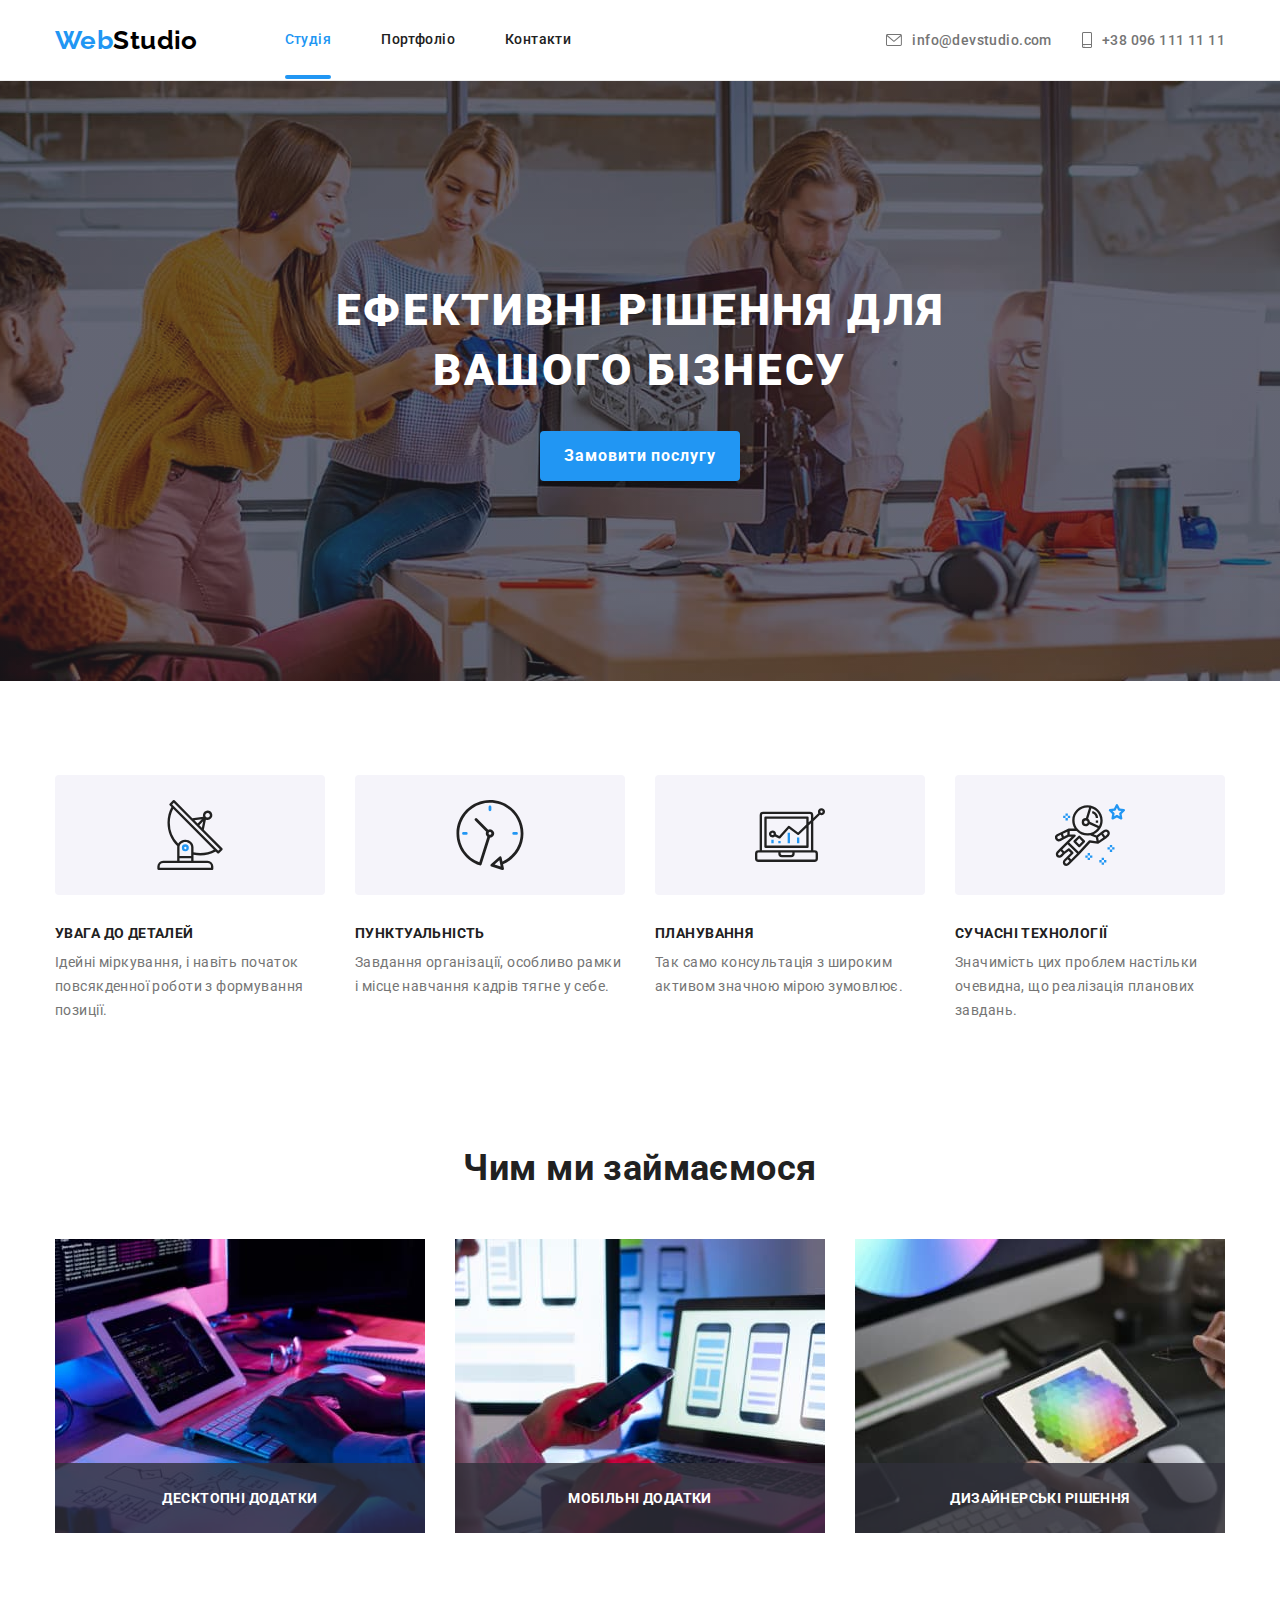
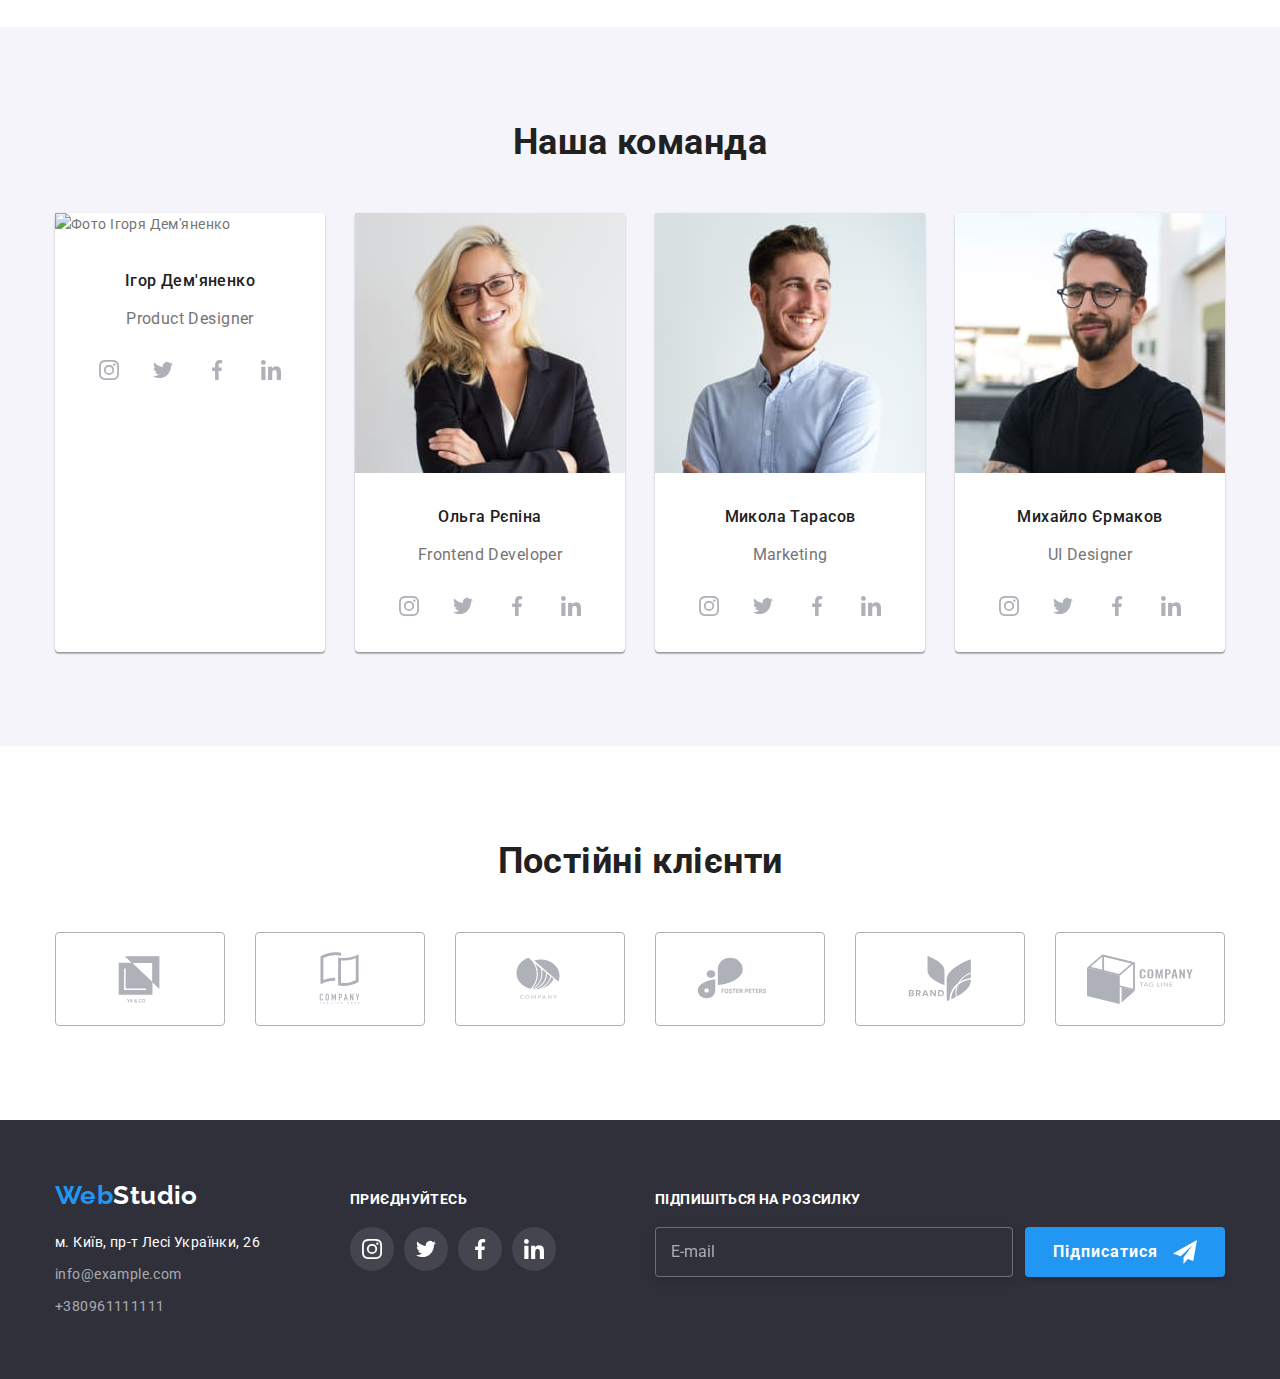
==== index.html @ 126e52e3 "hw8" ====
<!DOCTYPE html>
<html lang="uk">

<head>
  <meta charset="UTF-8">
  <meta http-equiv="X-UA-Compatible" content="IE=edge">
  <meta name="viewport" content="width=device-width, initial-scale=1.0">
  <link href="./css/normalize.css" rel="stylesheet">
  <link href="https://fonts.googleapis.com/css2?family=Raleway:wght@700&family=Roboto:wght@400;500;700;900&display=swap"
    rel="stylesheet" />
  <!-- <link rel="stylesheet" href="./css/styles.css" /> -->
  <link rel="stylesheet" href="./css/main.min.css" />
  <title>Document</title>
</head>

<body>
  <header class="header">
    <div class="container">
      <div class="header__container">
        <a class="link logo header__logo" href="./index.html">Web<span class="logo header__logo--color">Studio</span></a>
        <button type="button" class="button__open  js-open-menu" aria-controls="menu-container">
          <svg class="header__icon--mobile" width="40px" height="40px" aria-label="перемикач мобільного меню">
            <use class="icon-menu" href="./images/icons.svg#header-icon"></use>
          </svg>
        </button>
          <div class="menu-container js-menu-container" id="menu-container">
            <button type="button" class="button__close  js-close-menu" aria-controls="menu-container">
              <svg class="header__icon--mobile" width="40px" height="40px" aria-label="перемикач мобільного меню">
                <use class="icon-cross" href="./images/icons.svg#icon-close"></use>
              </svg>
            </button>
            <nav>
              <ul class="list header__navigation header__list--position">
                <li><a class="link header__link header__link--color current-home" href="./index.html">Студія</a></li>
                <li><a class="link header__link" href="./portfolio.html">Портфоліо</a></li>
                <li><a class="link header__link" href="#">Контакти</a></li>
              </ul>
            </nav>
            <ul class="list header__list--position header__contacts">
              <li><a class="link header__link header__link--position header__contacts-mail" href="mailto:info@devstudio.com">
                  <svg class="header__icon" width="16" height="12">
                    <use href="./images/icons.svg#icon-letter"></use>
                  </svg><span>info@devstudio.com</span></a></li>
              <li><a class="link header__link header__link--position header__contacts-tel class=" header__soc-decor""
                  href="tel:+380961111111">
                  <svg class="header__icon" width="10" height="16">
                    <use href="./images/icons.svg#icon-smartphone"></use>
                  </svg><span>+38 096 111 11 11</span></a></li>
            </ul>
            <ul class="list header__soc-list">
              <li>
                <a class="link header__soc-link" href="">Instagram <span class="header__soc-decor">|</span></a>
              </li>
              <li>
                <a class="link header__soc-link" href="">Twitter <span class="header__soc-decor">|</span></a>
              </li>
              <li>
                <a class="link header__soc-link" href="">Facebook <span class="header__soc-decor">|</span></a>
              </li>
              <li>
                <a class="link header__soc-link" href="">LinkedIn <span class="header__soc-decor"> </span></a>
              </li>
            </ul>
          </div>
      </div>
    </div>
  </header>
  <main>
    <section class="hero__section">
      <div class="container">
      <div class="hero__container">
        <h1 class="hero__title">Ефективні рішення для вашого бізнесу</h1>
        <button data-modal-open class="btn button hero__button" type="button">Замовити послугу</button>
      </div>
    </div>
    </section>
    <section class="section">
      <div class="container">
        <h2 class="visually-hidden">Переваги</h2>
        <ul class="list advantage__list">
          <li class="advantage__item">
            <div class="advantage__icon--background">
              <svg width="70px" height="70px">
              <use href="./images/icons.svg#icon-antenna"></use>
            </svg></div>
            <h3 class="advantage__title">Увага до деталей</h3>
            <p>Ідейні міркування, і навіть початок повсякденної роботи з формування позиції.</p>
          </li>
          <li class="advantage__item">
            <div class="advantage__icon--background">
              <svg width="70px" height="70px">
                <use href="./images/icons.svg#icon-clock"></use>
              </svg>
            </div>
            <h3 class="advantage__title">Пунктуальність</h3>
            <p>Завдання організації, особливо рамки і місце навчання кадрів тягне у себе.</p>
          </li>
          <li class="advantage__item">
            <div class="advantage__icon--background">
              <svg width="70px" height="70px">
                <use href="./images/icons.svg#icon-diagram"></use>
              </svg>
            </div>
            <h3 class="advantage__title">Планування</h3>
            <p>Так само консультація з широким активом значною мірою зумовлює.</p>
          </li>
          <li class="advantage__item">
            <div class="advantage__icon--background">
              <svg width="70px" height="70px">
              <use href="./images/icons.svg#icon-astronaut"></use>
            </svg></div>
            <h3 class="advantage__title">Сучасні технології</h3>
            <p>Значимість цих проблем настільки очевидна, що реалізація планових завдань.</p>
          </li>
        </ul>
      </div>
    </section>
    <section class="service__section">
      <div class="container">
        <h2 class="secondary-title">Чим ми займаємося</h2>
        <ul class="list flex-list service__list">
          <li class="service__item">
            <picture>
              <source srcset="./images/boxone.jpg 1x, ./images/boxone@2x.jpg 2x" type="image/jpeg"
                media="(min-width: 1200px)" />
            <img src="images/boxone.jpg" alt="Написання коду" width="370">
            </picture>
            <div class="service__overlay">
              <p class="service__text">Десктопні додатки</p>
            </div>
          </li>
          <li class="service__item">
            <source srcset="./images/boxtwo.jpg 1x, ./images/boxtwo@2x.jpg 2x" type="image/jpeg" media="(min-width: 1200px)" />
            <img src="images/boxtwo.jpg" alt="Створення макету на телефон" width="370">
            </picture>
            <div class="service__overlay">
              <p class="service__text">Мобільні додатки</p>
            </div>
          </li>
          <li class="service__item">
            <source srcset="./images/boxthree.jpg 1x, ./images/boxthree@2x.jpg 2x" type="image/jpeg" media="(min-width: 1200px)" />
            <img src="images/boxthree.jpg" alt="Вибір кольору" width="370">
            </picture>
          <div class="service__overlay">
            <p class="service__text">Дизайнерські рішення</p>
          </div>
        </li>
        </ul>
      </div>
    </section>
    <section class="team__section">
      <div class="section">
        <div class="container">
          <h2 class="secondary-title">Наша команда</h2>
          <ul class="list team__list">
            <li class="team__item">
              <picture>
                <source srcset="./images/team_mob-ihor.jpg 1x, ./images/team_mob-ihor@2x.jpg 2x" type="image/jpeg" media="(max-width: 767px)"/>
                <source srcset="./images/team_tab-ihor.jpg 1x, ./images/team_tab-ihor@2x.jpg 2x" type="image/jpeg" media="(max-width: 1199px)"/>
                <source srcset="./images/team_desk-ihor.jpg 1x, ./images/team_desk-ihor@2x.jpg 2x" type="image/jpeg" media="(min-width: 1200px)"/>
              <img src="./images/team_mob-ihor.jpg" alt="Фото Ігоря Дем'яненко" sizes="(min-width: 1200px) 25vw, (min-width: 768px) 50vw, 100vw">
              </picture>
              <div class="team__excerpt">
                <h3 class="team__header">Ігор Дем'яненко</h3>
                <p class="team__text">Product Designer</p>
                <ul class="list team__soc-list">
                  <li><a href="" class="team__soc-link">
                    <svg class="team__soc-icon" width="20" height="20">
                      <use href="./images/icons.svg#icon-instagram"></use>
                    </svg>
                  </a></li>
                  <li><a href="" class="team__soc-link">
                    <svg class="team__soc-icon" width="20" height="20">
                      <use href="./images/icons.svg#icon-twitter"></use>
                    </svg>
                  </a></li>
                  <li><a href="" class="team__soc-link">
                    <svg class="team__soc-icon" width="20" height="20">
                      <use href="./images/icons.svg#icon-facebook"></use>
                    </svg>
                  </a></li>
                  <li><a href="" class="team__soc-link">
                    <svg class="team__soc-icon" width="20" height="20">
                      <use href="./images/icons.svg#icon-linkedin"></use>
                    </svg>
                  </a></li>
                </ul>
              </div>
            </li>
            <li class="team__item">
              <picture>
                <source srcset="./images/team_mob-olha.jpg 1x, ./images/team_mob-olha@2x.jpg 2x" type="image/jpeg"
                  media="(max-width: 767px)" />
                <source srcset="./images/team_tab-olha.jpg 1x, ./images/team_tab-olha@2x.jpg 2x" type="image/jpeg"
                  media="(max-width: 1199px)" />
                <source srcset="./images/team_desk-olha.jpg 1x, ./images/team_desk-olha@2x.jpg 2x" type="image/jpeg"
                  media="(min-width: 1200px)" />
              <img src="images/portrettwo.jpg" alt="Фото Ольги Рєпіної" sizes="(min-width: 1200px) 25vw, (min-width: 768px) 50vw, 100vw">
              </picture>
              <div class="team__excerpt">
                <h3 class="team__header">Ольга Рєпіна</h3>
                <p class="team__text">Frontend Developer</p>
                <ul class="list team__soc-list">
                  <li><a href="" class="team__soc-link">
                      <svg class="team__soc-icon" width="20" height="20">
                        <use href="./images/icons.svg#icon-instagram"></use>
                      </svg>
                    </a></li>
                  <li><a href="" class="team__soc-link">
                      <svg class="team__soc-icon" width="20" height="20">
                        <use href="./images/icons.svg#icon-twitter"></use>
                      </svg>
                    </a></li>
                  <li><a href="" class="team__soc-link">
                      <svg class="team__soc-icon" width="20" height="20">
                        <use href="./images/icons.svg#icon-facebook"></use>
                      </svg>
                    </a></li>
                  <li><a href="" class="team__soc-link">
                      <svg class="team__soc-icon" width="20" height="20">
                        <use href="./images/icons.svg#icon-linkedin"></use>
                      </svg>
                    </a></li>
                </ul>
              </div>
            </li>
            <li class="team__item">
              <picture>
                <source srcset="./images/team_mob-mykola.jpg 1x, ./images/team_mob-mykola@2x.jpg 2x" type="image/jpeg"
                  media="(max-width: 767px)" />
                <source srcset="./images/team_tab-mykola.jpg 1x, ./images/team_tab-mykola@2x.jpg 2x" type="image/jpeg"
                  media="(max-width: 1199px)" />
                <source srcset="./images/team_desk-mykola.jpg 1x, ./images/team_desk-mykola@2x.jpg 2x" type="image/jpeg"
                  media="(min-width: 1200px)" />
              <img src="images/portretthree.jpg" alt="Фото Миколи Тарасова" sizes="(min-width: 1200px) 25vw, (min-width: 768px) 50vw, 100vw">
              </picture>
              <div class="team__excerpt">
                <h3 class="team__header">Микола Тарасов</h3>
                <p class="team__text">Marketing</p>
                <ul class="list team__soc-list">
                  <li><a href="" class="team__soc-link">
                      <svg class="team__soc-icon" width="20" height="20">
                        <use href="./images/icons.svg#icon-instagram"></use>
                      </svg>
                    </a></li>
                  <li><a href="" class="team__soc-link">
                      <svg class="team__soc-icon" width="20" height="20">
                        <use href="./images/icons.svg#icon-twitter"></use>
                      </svg>
                    </a></li>
                  <li><a href="" class="team__soc-link">
                      <svg class="team__soc-icon" width="20" height="20">
                        <use href="./images/icons.svg#icon-facebook"></use>
                      </svg>
                    </a></li>
                  <li><a href="" class="team__soc-link">
                      <svg class="team__soc-icon" width="20" height="20">
                        <use href="./images/icons.svg#icon-linkedin"></use>
                      </svg>
                    </a></li>
                </ul>
              </div>
            </li>
            <li class="team__item">
              <picture>
                <source srcset="./images/team_mob-myhailo.jpg 1x, ./images/team_mob-myhailo@2x.jpg 2x" type="image/jpeg"
                  media="(max-width: 767px)" />
                <source srcset="./images/team_tab-myhailo.jpg 1x, ./images/team_tab-myhailo@2x.jpg 2x" type="image/jpeg"
                  media="(max-width: 1199px)" />
                <source srcset="./images/team_desk-myhailo.jpg 1x, ./images/team_desk-myhailo@2x.jpg 2x" type="image/jpeg"
                  media="(min-width: 1200px)" />
              <img src="images/portretfour.jpg" alt="Фото Михайла Єрмакова" sizes="(min-width: 1200px) 25vw, (min-width: 768px) 50vw, 100vw">
              <div class="team__excerpt">
                <h3 class="team__header">Михайло Єрмаков</h3>
                <p class="team__text">UI Designer</p>
                <ul class="list team__soc-list">
                  <li><a href="" class="team__soc-link">
                      <svg class="team__soc-icon" width="20" height="20">
                        <use href="./images/icons.svg#icon-instagram"></use>
                      </svg>
                    </a></li>
                  <li><a href="" class="team__soc-link">
                      <svg class="team__soc-icon" width="20" height="20">
                        <use href="./images/icons.svg#icon-twitter"></use>
                      </svg>
                    </a></li>
                  <li><a href="" class="team__soc-link">
                      <svg class="team__soc-icon" width="20" height="20">
                        <use href="./images/icons.svg#icon-facebook"></use>
                      </svg>
                    </a></li>
                  <li><a href="" class="team__soc-link">
                      <svg class="team__soc-icon" width="20" height="20">
                        <use href="./images/icons.svg#icon-linkedin"></use>
                      </svg>
                    </a></li>
                </ul>
              </div>
            </li>
          </ul>
        </div>
      </div>
    </section>
    <section class="section">
      <div class="container">
      <h2 class="secondary-title">Постійні клієнти</h2>
      <ul class="list customer__list">
        <li><a href="" class="customer__link"><svg class="customer__icon" width="106" height="60">
          <use href="./images/icons.svg#icon-logo1"></use>
        </svg></a>
      </li>
        <li><a href="" class="customer__link"><svg class="customer__icon" width="106" height="60">
          <use href="./images/icons.svg#icon-logo2"></use>
        </svg></a></li>
        <li><a href="" class="customer__link"><svg class="customer__icon" width="106" height="60">
          <use href="./images/icons.svg#icon-logo3"></use>
        </svg></a></li>
        <li><a href="" class="customer__link"><svg class="customer__icon" width="106" height="60">
          <use href="./images/icons.svg#icon-logo4"></use>
        </svg></a></li>
        <li><a href="" class="customer__link"><svg class="customer__icon" width="106" height="60">
          <use href="./images/icons.svg#icon-logo5"></use>
        </svg></a></li>
        <li><a href="" class="customer__link"><svg class="customer__icon" width="106" height="60">
          <use href="./images/icons.svg#icon-logo6"></use>
        </svg></a></li>
      </ul>
      </div>
    </section>
  </main>
  <footer class="footer__section">
    <div class="container footer__container">
      <div class="footer__tablet">
        <div>
        <a class="link logo footer__logo" href="./index.html">Web<span class="logo footer__logo--color">Studio</span></a>
        <address>
          <ul class="list footer__list">
            <li class="footer__item"><a class="link footer__address" href="https://goo.gl/maps/GycgCXqMDb9yf3LZ9">м. Київ, пр-т
                Лесі Українки,
                26</a></li>
            <li class="footer__item"><a class="link footer__contacts" href="mailto:info@example.com">info@example.com</a></li>
            <li class="footer__item"><a class="link footer__contacts" href="tel:+38096111111">+380961111111</a></li>
          </ul>
        </address>
        </div>
      <div class="footer-soc">
        <h3 class="footer__header">приєднуйтесь</h3>
        <ul class="footer-soc__list list">
          <li><a href="" class="footer-soc__link">
              <svg class="footer__icon" width="20" height="20">
                <use href="./images/icons.svg#icon-instagram"></use>
              </svg>
            </a></li>
          <li><a href="" class="footer-soc__link">
              <svg class="footer__icon" width="20" height="20">
                <use href="./images/icons.svg#icon-twitter"></use>
              </svg>
            </a></li>
          <li><a href="" class="footer-soc__link">
              <svg class="footer__icon" width="20" height="20">
                <use href="./images/icons.svg#icon-facebook"></use>
              </svg>
            </a></li>
          <li><a href="" class="footer-soc__link">
              <svg class="footer__icon" width="20" height="20">
                <use href="./images/icons.svg#icon-linkedin"></use>
              </svg>
            </a></li>
        </ul>
      </div>
      </div>
      <div class="footer__subscription">
        <h3 class="footer__header">Підпишіться на розсилку</h3>
        <form class="footer__form">
          <label class="footer__label">
            <input type="email" name="email" placeholder="E-mail" class="footer__mail" required />
          </label>
          <button type="submit" class="btn button footer__button">Підписатися<svg class="footer__icon" width="24"
              height="24">
              <use href="./images/icons.svg#icon-send"></use>
            </svg></button>
        </form>
      </div>
    </div>
  </footer>
  <div class="backdrop is-hidden" data-modal>
    <div class="modal">
        <button class="modal__button--close" data-modal-close>
        <svg width="18px" height="18px">
          <use href="./images/icons.svg#icon-close"></use>
        </svg>
      </button>
      <h2 class="modal__header">Залиште свої дані, ми вам передзвонимо</h2>
      <div>
        <form name="feedback" class="modal__feedback">
          <label for="user-name" class="modal__label">Ім'я</label>
          <div class="modal__svg--position">
          <input id="user-name" type="user-name" class="modal__input">
          <svg class="modal__icon" width="18px" height="18px">
            <use href="./images/icons.svg#icon-person"></use>
          </svg>
          </div>
          <label for="user-tel" class="modal__label">Телефон</label>
          <div class="modal__svg--position">
          <input id="user-tel" type="tel" class="modal__input">
          <svg class="modal__icon" width="18px" height="18px">
            <use href="./images/icons.svg#icon-phone"></use>
          </svg>
          </div>
          <label for="user-mail" class="modal__label">Пошта</label>
          <div class="modal__svg--position">
          <input id="user-mail" type="email" class="modal__input">
          <svg class="modal__icon" width="18px" height="18px">
            <use href="./images/icons.svg#icon-email"></use>
          </svg>
          </div>
          <label for="feedback" class="modal__label">Коментар</label>
          <textarea 
          class="modal__input modal__input--comment"
          name="feedback" 
          placeholder="Введіть текст" rows="5"></textarea>
          <div class="modal__checkbox">
          <input class="modal__checkbox--input visually-hidden" id="terms-checkbox" type="checkbox" name="terms-checkbox" />
          <label class="modal__checkbox--label" for="terms-checkbox"><svg class="modal__checkbox--icon" width="16px" height="15px">
            <use href="./images/icons.svg#icon-vector"></use>
          </svg>
            Погоджуюся з розсилкою та приймаю
            <a class="modal__link" href="#">Умови договору</a>
          </label>
        </div>
        <div class="modal__button--position">
        <button class="btn button modal__button" type="submit">Відправити</button></div>
        </form>
      </div>
    </div>
  </div>
  <script src="./js/mobile.js"></script>
  <script src="./js/modal.js"></script>
</body>
</html>
---- css/styles.css ----
/* змінні */

:root {
    --color-white: #fff;
    --color-black: #000;
    --button-background-color: #F5F4FA;
    --footer-background-color: #2F303A;
    --color-decoration: #2196F3;
    --color-text: #757575;
    --color-title: #212121;
    --contacts-text-color: rgba(255, 255, 255, 0.6);
    --color-button-active: #188CE8;
    --color-icon: #AFB1B8;
    --animation-timing-function: cubic-bezier(0.4, 0, 0.2, 1) ;
    --modal-shadow: 0px 1px 3px rgba(0, 0, 0, 0.12), 0px 1px 1px rgba(0, 0, 0, 0.14), 0px 2px 1px rgba(0, 0, 0, 0.2);
    --project-list-shadow: 0px 1px 1px rgba(0, 0, 0, 0.12),
        0px 4px 4px rgba(0, 0, 0, 0.06),
        1px 4px 6px rgba(0, 0, 0, 0.16);
    --portfolio-button-shadow: 0px 3px 1px rgba(0, 0, 0, 0.1),
        0px 1px 2px rgba(0, 0, 0, 0.08),
        0px 2px 2px rgba(0, 0, 0, 0.12);
    --main-button-shadow: 0px 4px 4px rgba(0, 0, 0, 0.15);
}

/* глобальні стилі */

body {
    font-family: 'Roboto';
    font-size: 14px;
    line-height: 1.7142;
    letter-spacing: 0.03em;
    color: var(--color-text);
}

ul {
    padding: 0;
    margin: 0;
}

h1, h2, p {
    margin: 0;
}

img, svg {
    display: block;
}

.container {
    width: 1200px;
    padding: 0 15px;
    margin: auto;
}

.list {
    list-style-type: none;
}

.flex-list {
    display: flex;
}

.section {
    padding: 94px 0;
}

.btn {
    border: none;
    cursor: pointer;
}

.button {
    background-color: var(--color-decoration);
    box-shadow: var(--main-button-shadow);
    border-radius: 4px;
    font-weight: 700;
    font-size: 16px;
    line-height: 1.875;
    letter-spacing: 0.06em;
    color: var(--color-white);
    transition: background-color 250ms var(--animation-timing-function);
}

.button:hover,
.button:focus {
    background-color: var(--color-button-active);

}

.link {
    text-decoration: none;
    transition: color 250ms var(--animation-timing-function);
}

.link:hover,
.link:focus {
    color: var(--color-decoration);
}

.logo {
    font-family: 'Raleway';
    font-weight: 700;
    font-size: 26px;
    line-height: 1.1923;
}

.visually-hidden {
    position: absolute;
    white-space: nowrap;
    width: 1px;
    height: 1px;
    overflow: hidden;
    border: 0;
    padding: 0;
    clip: rect(0 0 0 0);
    clip-path: inset(50%);
    margin: -1px;
}

.secondary-title {
    margin: 0 0 50px;
    text-align: center;
    font-size: 36px;
    font-weight: 700;
    line-height: 1.2;
    color: var(--color-title);
}

/* навігація */

.header {
    border-bottom: 1px solid #ECECEC;
}

.header__container {
    display: flex;
    align-items: center;
    justify-content: space-between;
}

.header__navigation {
    display: flex;
    justify-content: space-between;
    align-items: center;
    margin: 0;
}

.header__logo {
    margin-right: 93px;
    padding: 24px 0;
    color: var(--color-decoration);
}

.header__logo--color {
    color: var(--color-black);
}

.header__list--position {
    align-items: center;
    gap: 50px;
    margin: 0;
}

.header__link--color {
    position: relative;
    color: var(--color-decoration);

}

.current-home::after {
    content: '';
    width: 100%;
    height: 4px;
    position: absolute;
    left: 0;
    bottom: -1px;
    border-radius: 2px;
    background-color: var(--color-decoration);

}

.header__link {
    display: block;
    padding: 32px 0;
    font-weight: 500;
    line-height: 1.1428;
    letter-spacing: 0.02em;
    color: var(--color-title);
}

.header__link--position {
    display: flex;
    align-items: center;
    color: currentColor;
}

.header__icon {
    margin-right: 10px;
    fill: currentColor;
}

/* шапка */

.hero__section {
    background-color: var(--footer-background-color);
    padding-top: 200px;
    padding-bottom: 200px;
    background-image: linear-gradient(rgba(47, 48, 58, 0.4), rgba(47, 48, 58, 0.4)),  url("../images/hero-image.jpg");
    background-repeat: no-repeat;
    background-size: cover;
    margin: 0 auto;
    background-position: center;
    max-width: 1600px;
}

.hero__container {
    display: flex;
    flex-direction: column;
    align-items: center;
    gap: 30px;
}

.hero__title {
    width: 696px;
    margin: 0;
    text-align: center;
    font-weight: 900;
    font-size: 44px;
    line-height: 1.3636;
    letter-spacing: 0.06em;
    text-transform: uppercase;
    color: var(--color-white);
}

.hero__button {
    width: 216px;
    height: 50px;
}

/* Переваги */

.advantage__list {
    gap: 30px;
}

.advantage__icon--background {
    padding: 25px 100px;
    margin-bottom: 30px;
    border-radius: 4px;
    background-color: var(--button-background-color);
}

.advantage__title {
    margin: 0 0 10px;
    font-size: 14px;
    line-height: 1.15;
    text-transform: uppercase;
    color: var(--color-title);
}

/* чим ми займаємось */
.service__section {
    padding-bottom: 94px;
}

.service__list {
    justify-content: space-between;
}

.service__item {
    display: block;
    position: relative;

}

.service__overlay {
    position: absolute;
    display: flex;
    justify-content: center;
    align-items: center;
    bottom: 0px;
    width: 100%;
    height: 70px;
    background-color: rgba(47, 48, 58, 0.8);

}

.service__text {
    text-transform: uppercase;
    font-weight: 700;
    line-height: 1.1428;
    color: var(--color-white);

}

/* команда */

.team__section {
    background-color: var(--button-background-color);
} 

.team__list {
    justify-content: space-between;
}

.team__item {
    background-color: var(--color-white);
    width: 270px;
    box-shadow: var(--modal-shadow);
    border-radius: 4px;
}

.team__excerpt {
    display: flex;
    flex-direction: column;
    align-items: center;
    padding: 30px 0;
}

.team__header {
    margin: 0;
    font-weight: 500;
    font-size: 16px;
    color: var(--color-title);
}

.team__text {
    margin: 0;
    font-size: 16px;
}

.team__soc-list {
    display: flex;
    margin-top: 16px;
    gap: 10px;
}

.team__soc-link {
    display: flex;
    justify-content: center;
    align-items: center;
    width: 44px;
    height: 44px;
    border-radius: 50%;
    transition: background-color 250ms var(--animation-timing-function);
}

.team__soc-link:hover,
.team__soc-link:focus {
    background-color: var(--color-decoration);
}

.team__soc-icon {
    fill: var(--color-icon);
    transition: fill 250ms var(--animation-timing-function);
}

.team__soc-link:hover .team__soc-icon,
.team__soc-link:focus .team__soc-icon {
    fill: var(--color-white);
}

/* Постійні клієнти */

.customer__list {
    display: flex;
    justify-content: space-between;
}

.customer__link {
    display:block;
    padding: 16px 32px;
    border: 1px solid var(--color-icon);
    border-radius: 4px;
    width: 170px;
    transition: border 250ms var(--animation-timing-function);
}

.customer__link:hover,
.customer__link:focus {
    cursor: pointer;
    border: 1px solid var(--color-decoration);
}

.customer__icon {
    display: block;
    fill: var(--color-icon);
    transition: fill 250ms var(--animation-timing-function);
}

.customer__link:hover .customer__icon,
.customer__link:focus .customer__icon {
    fill: var(--color-decoration);
}


/* підвал */
.footer__section {
    background-color: var(--footer-background-color);
    padding: 60px 0;
}

.footer__container {
    display: flex;
    justify-content: space-between;
    align-items: baseline;
}

.footer__logo {
    display: block;
    margin-bottom: 20px;
    color: var(--color-decoration);
}

.footer__logo--color {
    color: var(--color-white);
}

.footer__list {
    display: flex;
    flex-direction: column;
    gap: 9px;
}

.footer__address {
    color: var(--color-white);
    font-style: normal;
}

.footer__contacts {
    color: var(--contacts-footer-text-color);
    font-style: normal;
}

.footer-soc {
    margin-left: 93px;
}

.footer__text {
    font-size: inherit;
    line-height: 1.1428;
    text-align: left;
    color: var(--color-white);
    text-transform: uppercase;
    margin-bottom: 20px;
}

.footer-soc__list {
    display: flex;
    gap: 10px;
}

.footer-soc__link {
    display: flex;
    justify-content: center;
    align-items: center;
    width: 44px;
    height: 44px;
    border-radius: 50%;
    background-color: rgba(255, 255, 255, 0.1);

    transition: background-color 250ms var(--animation-timing-function);
}

.footer-soc__link:hover,
.footer-soc__link:focus {
    background-color: var(--color-decoration);
}

.footer__icon {
    fill: var(--color-white);
}

.footer__subscription {
    display: flex;
    flex-direction: column;
    padding-left: 93px;
}

.footer__form {
    display: flex; 
}

.footer__mail {
    padding: 15px;
    width: 358px;
    height: 50px;
    border: 1px;
    border-style:  solid;
    border-color: rgba(255, 255, 255, 0.3);
    filter: drop-shadow(0px 4px 4px rgba(0, 0, 0, 0.15));
    border-radius: 4px;
    background-color: var(--footer-background-color);
    outline: none;
}

.footer__mail::placeholder {
    font-size: 16px;
    line-height: 1.25;
    color: rgba(255, 255, 255, 0.6);
}

.footer__mail:not(:placeholder-shown):required:valid {
    border-color: var(--color-decoration);
}

.footer__button {
    display: flex;
    align-items: center;
    justify-content: space-between;
    padding: 10px 28px;
    margin-left: 12px;
    width: 200px;
}


/* портфоліо */

.portfolio__menu {
    display: flex;
    gap: 8px;
    justify-content: center;
    margin-bottom: 50px;
}

.portfolio__button {
    padding: 6px 22px;
    font-family: inherit;
    background-color: var(--button-background-color);
    color: var(--color-title);
    font-weight: 500;
    font-size: 16px;
    line-height: 1.625;
    border-radius: 4px;
    letter-spacing: inherit;

    transition: background-color 250ms var(--animation-timing-function), color 250ms var(--animation-timing-function);
}

.portfolio__button:hover,
.portfolio__button:focus {
    background-color: var(--color-decoration);
    color: var(--color-white);
    box-shadow: var(--portfolio-button-shadow);
    border-radius: 4px;
    
}

.portfolio__list {
    flex-wrap: wrap;
    gap: 30px;
}

.portfolio__link {
    text-decoration: none;
    display: block;
}

.portfolio__link:hover,
.portfolio__link:focus {
    box-shadow: var(--project-list-shadow);
    transition: box-shadow 250ms var(--animation-timing-function);
}

.portfolio__overlay {
    position: relative;
    overflow: hidden;
}

.portfolio__link:hover .portfolio__text--overlay,
.portfolio__link:focus .portfolio__text--overlay {
    transform: translateY(0);
}

.portfolio__text--overlay {
    position: absolute;
    width: 100%;
    height: 100%;
    top: 0;
    background-color: rgba(33, 150, 243, 0.9);
    transform: translateY(100%);
    transition: transform 250ms var(--animation-timing-function);

    padding: 63px 24px;
    font-size: 18px;
    line-height: 1.5555;
    color: var(--color-white);
}

.portfolio__desc {
    padding: 20px 24px;
    border: 1px solid #EEEEEE;
    border-top: 0;
}

.portfolio__header {
    margin: 0 0 4px;
    text-align: left;
    font-weight: 700;
    font-size: 18px;
    line-height: 2;
    letter-spacing: 0.06em;
    color: var(--color-title);
}

.portfolio__text {
    margin: 0;
    text-align: left;
    font-size: 16px;
    line-height: 1.875;
    color: var(--color-text);
}

/* модальне вікно */

.backdrop.is-hidden {
    visibility: hidden;
    opacity: 0;
    pointer-events: none;
    transition: transform 250ms, opacity 250ms, visibility 250ms;
}

.backdrop.is-hidden .modal {
    transform: translate(-50%, -50%) scale(0.9);
}

.backdrop {
    position: fixed;
    left: 0;
    top: 0;
    width: 100%;
    height: 100%;
    background-color: rgba(0, 0, 0, 0.2);
    transition: opacity 250ms var(--animation-timing-function);

}

.modal {
    padding: 40px;
    position: absolute;
    top: 50%;
    left: 50%;
    transform: translate(-50%, -50%) scale(1);
    transition: transform 250ms var(--animation-timing-function);
    width: 528px;
    max-height: 581px;
    height: 100%;
    overflow: auto;
    background-color: var(--color-white);
    box-shadow: var(--modal-shadow);
    border-radius: 4px;

}

.modal__button--close {
    display: flex;
    justify-content: center;
    align-items: center;
    position: absolute;
    right: 8px;
    top: 8px;
    width: 30px;
    height: 30px;
    background-color: var(--color-white);
    border: 1px solid rgba(0, 0, 0, 0.1);
    border-radius: 50%;

}

.modal__button--close:hover {
    cursor: pointer;
    fill: var(--color-decoration);

}

.modal__header {
    display: block;
    text-align: center;
    margin-top: 0;
    margin-bottom: 12px;
    font-size: 20px;
    line-height: 1.15;
    color: var(--color-title);

}

.modal__feedback {
    display: flex;
    flex-direction: column;
}

.modal__label {
    font-size: 12px;
    line-height: 1.1716;
    letter-spacing: 0.01em;
    margin-bottom: 4px;
}

.modal__svg--position {
    position: relative;
    margin-bottom: 10px;
    
}

.modal__input {
    width: 100%;
    height: 40px;
    padding-left: 34px;
    border: 1px solid rgba(33, 33, 33, 0.2);
    border-radius: 4px;
    outline: none;
    
}

.modal__input--comment {
    padding: 12px 16px;
    margin-bottom: 20px;
    resize: none;
    height: auto;
}

.modal__input:focus {
    border-color: var(--color-decoration);
    transition: border-color 250ms var(--animation-timing-function);
}

.modal__icon {
    position: absolute;
    left: 12px;
    top: 11px;
    fill: var(--color-title);
    transition: fill 250ms var(--animation-timing-function);
}

.modal__input:focus + .modal__icon {
    fill: var(--color-decoration);
}

.modal__link {
    color: var(--color-decoration);
}

.modal__button--position {
    position: relative;
}

.modal__button {
    position: absolute;
    width: 200px;
    height: 50px;
    left: 50%;
    transform: translateX(-50%);
}

/* Checkbox */

.modal__checkbox {
    position: relative;
    margin-bottom: 30px;

}

.modal__checkbox--input {
    appearance: none;
    position: absolute;
    left: 0px;

}

.modal__checkbox--label {
    position: relative;
    left: 40px;
}

.modal__checkbox--label::before {
    position: absolute;
    left: -25px;
    bottom: 2px;
    content: '';
    width: 16px;
    height: 15px;
    border: 1px solid var(--color-title);
    border-radius: 2px;
}

.modal__checkbox--icon {
    position: absolute;
    display: block;
    left: -25px;
    bottom: 2px;
    opacity: 0;
    border-radius: 2px;
    background-color: var(--color-decoration);
}

.modal__checkbox--input:checked ~ .modal__checkbox--label .modal__checkbox--icon {
    opacity: 1;
}
---- css/main.min.css ----
@font-face{font-family:"Roboto" sans-serif;font-style:normal;font-weight:400;src:url("../fonts/roboto-v30-latin_cyrillic-regular.eot");src:local(""),url("../fonts/roboto-v30-latin_cyrillic-regular.eot?#iefix") format("embedded-opentype"),url("../fonts/roboto-v30-latin_cyrillic-regular.woff2") format("woff2"),url("../fonts/roboto-v30-latin_cyrillic-regular.woff") format("woff"),url("../fonts/roboto-v30-latin_cyrillic-regular.ttf") format("truetype"),url("../fonts/roboto-v30-latin_cyrillic-regular.svg#Roboto") format("svg")}@font-face{font-family:"Roboto" sans-serif;font-style:normal;font-weight:500;src:url("../fonts/roboto-v30-latin_cyrillic-500.eot");src:local(""),url("../fonts/roboto-v30-latin_cyrillic-500.eot?#iefix") format("embedded-opentype"),url("../fonts/roboto-v30-latin_cyrillic-500.woff2") format("woff2"),url("../fonts/roboto-v30-latin_cyrillic-500.woff") format("woff"),url("../fonts/roboto-v30-latin_cyrillic-500.ttf") format("truetype"),url("../fonts/roboto-v30-latin_cyrillic-500.svg#Roboto") format("svg")}@font-face{font-family:"Roboto" sans-serif;font-style:normal;font-weight:700;src:url("../fonts/roboto-v30-latin_cyrillic-700.eot");src:local(""),url("../fonts/roboto-v30-latin_cyrillic-700.eot?#iefix") format("embedded-opentype"),url("../fonts/roboto-v30-latin_cyrillic-700.woff2") format("woff2"),url("../fonts/roboto-v30-latin_cyrillic-700.woff") format("woff"),url("../fonts/roboto-v30-latin_cyrillic-700.ttf") format("truetype"),url("../fonts/roboto-v30-latin_cyrillic-700.svg#Roboto") format("svg")}@font-face{font-family:"Roboto" sans-serif;font-style:normal;font-weight:900;src:url("../fonts/roboto-v30-latin_cyrillic-900.eot");src:local(""),url("../fonts/roboto-v30-latin_cyrillic-900.eot?#iefix") format("embedded-opentype"),url("../fonts/roboto-v30-latin_cyrillic-900.woff2") format("woff2"),url("../fonts/roboto-v30-latin_cyrillic-900.woff") format("woff"),url("../fonts/roboto-v30-latin_cyrillic-900.ttf") format("truetype"),url("../fonts/roboto-v30-latin_cyrillic-900.svg#Roboto") format("svg")}@font-face{font-family:"Raleway" sans-serif;font-style:normal;font-weight:700;src:url("../fonts/raleway-v28-latin_cyrillic-700.eot");src:local(""),url("../fonts/raleway-v28-latin_cyrillic-700.eot?#iefix") format("embedded-opentype"),url("../fonts/raleway-v28-latin_cyrillic-700.woff2") format("woff2"),url("../fonts/raleway-v28-latin_cyrillic-700.woff") format("woff"),url("../fonts/raleway-v28-latin_cyrillic-700.ttf") format("truetype"),url("../fonts/raleway-v28-latin_cyrillic-700.svg#Raleway") format("svg")}.visually-hidden{position:absolute;white-space:nowrap;width:1px;height:1px;overflow:hidden;border:0;padding:0;clip:rect(0 0 0 0);-webkit-clip-path:inset(50%);clip-path:inset(50%);margin:-1px}.container{padding:0 15px;margin:auto}@media screen and (min-width: 480px){.container{width:480px}}@media screen and (min-width: 768px){.container{width:768px}}@media screen and (min-width: 1200px){.container{width:1200px}}.list{list-style-type:none}.flex-list{display:-webkit-box;display:-ms-flexbox;display:flex}.section{padding:60px 0}@media screen and (min-width: 1200px){.section{padding:94px 0}}.portfolio__button:hover,.portfolio__button:focus,.portfolio__button,.modal__button,.footer__button,.hero__button,.button__open,.button__close,.button:hover,.button:focus{border:none;cursor:pointer;background-color:#188ce8;-webkit-transition:background-color 250ms cubic-bezier(0.4, 0, 0.2, 1);transition:background-color 250ms cubic-bezier(0.4, 0, 0.2, 1)}.button:hover,.button:focus{background-color:#2196f3;-webkit-box-shadow:0px 4px 4px rgba(0,0,0,.15);box-shadow:0px 4px 4px rgba(0,0,0,.15);border-radius:4px;font-weight:700;font-size:16px;line-height:1.875;letter-spacing:.06em;color:#fff;background-color:#188ce8;-webkit-transition:background-color 250ms cubic-bezier(0.4, 0, 0.2, 1);transition:background-color 250ms cubic-bezier(0.4, 0, 0.2, 1)}.portfolio__link,.footer-soc__link,.footer__contacts,.footer__address,.customer__link,.team__soc-link,.service__list,.header__link,.header__soc-link{text-decoration:none;color:#2196f3;-webkit-transition:color 250ms cubic-bezier(0.4, 0, 0.2, 1);transition:color 250ms cubic-bezier(0.4, 0, 0.2, 1)}.link:hover,.link:focus,.link:active{color:#2196f3;fill:#2196f3}.secondary-title{margin:0 0 30px;text-align:center;font-size:28px;font-weight:700;line-height:1.1717;color:#212121}@media screen and (min-width: 1200px){.secondary-title{margin:0 0 50px;font-size:36px}}img{display:block;max-width:100%;height:auto}body{font-family:"Roboto",sans-serif;font-size:14px;line-height:1.7142;letter-spacing:.03em;color:#757575}body.menu-container-open{overflow:hidden}ul{padding:0;margin:0}h1,h2,p{margin:0}img,svg{display:block}.header{position:relative;border-bottom:1px solid #ececec}.header__container{width:100%;display:-webkit-box;display:-ms-flexbox;display:flex;-webkit-box-pack:justify;-ms-flex-pack:justify;justify-content:space-between;-webkit-box-align:center;-ms-flex-align:center;align-items:center}.header__navigation{display:block;width:100%}@media screen and (min-width: 768px){.header__navigation{display:-webkit-box;display:-ms-flexbox;display:flex;-webkit-box-pack:justify;-ms-flex-pack:justify;justify-content:space-between;-webkit-box-align:center;-ms-flex-align:center;align-items:center}}@media screen and (max-width: 767px){.header__navigation li:last-child{margin-bottom:300px}}.header__logo{color:#2196f3;text-decoration:none;font-family:"Raleway",sans-serif;font-weight:700;font-size:24px;line-height:1.1666;padding:16px 0}@media screen and (min-width: 1200px){.header__logo{font-size:26px;line-height:1.1923}}.header__logo--color{color:#000;text-decoration:none;font-family:"Raleway",sans-serif;font-weight:700;font-size:24px;line-height:1.1666}@media screen and (min-width: 1200px){.header__logo--color{font-size:26px;line-height:1.1923}}@media screen and (min-width: 768px){.header__logo{padding:26px 0}}@media screen and (min-width: 1200px){.header__logo{padding:24px 0}}.footer__logo{color:#2196f3;text-decoration:none;font-family:"Raleway",sans-serif;font-weight:700;font-size:24px;line-height:1.1666;text-align:center;display:block;margin-bottom:20px}@media screen and (min-width: 1200px){.footer__logo{font-size:26px;line-height:1.1923}}.footer__logo--color{color:#fff;text-decoration:none;font-family:"Raleway",sans-serif;font-weight:700;font-size:24px;line-height:1.1666}@media screen and (min-width: 1200px){.footer__logo--color{font-size:26px;line-height:1.1923}}@media screen and (min-width: 1200px){.footer__logo{text-align:left}}@media screen and (max-width: 767px){.menu-container{display:none;position:absolute;top:0;width:100%;max-width:480px;padding:48px 40px;background-color:#fff;z-index:1;left:50%;-webkit-transform:translate(-50%) scale(1);transform:translate(-50%) scale(1);-webkit-transition:-webkit-transform 2250ms cubic-bezier(0.4, 0, 0.2, 1);transition:-webkit-transform 2250ms cubic-bezier(0.4, 0, 0.2, 1);transition:transform 2250ms cubic-bezier(0.4, 0, 0.2, 1);transition:transform 2250ms cubic-bezier(0.4, 0, 0.2, 1), -webkit-transform 2250ms cubic-bezier(0.4, 0, 0.2, 1)}.menu-container.is-open{display:block}}@media screen and (min-width: 768px){.menu-container{display:-webkit-box;display:-ms-flexbox;display:flex;-webkit-box-pack:justify;-ms-flex-pack:justify;justify-content:space-between;-webkit-box-align:center;-ms-flex-align:center;align-items:center;gap:96px}}@media screen and (min-width: 1200px){.menu-container{gap:315px}}.button__close{position:absolute;top:10px;right:15px}.button__open,.button__close{background-color:rgba(0,0,0,0);padding:0}.button__open:focus .icon-menu,.button__open:focus .icon-cross,.button__open:active .icon-menu,.button__open:active .icon-cross,.button__close:focus .icon-menu,.button__close:focus .icon-cross,.button__close:active .icon-menu,.button__close:active .icon-cross{fill:#2196f3}@media(min-width: 768px){.button__open,.button__close{display:none}}.icon-cross,.icon-menu{fill:#212121;-webkit-transition:fill 250ms cubic-bezier(0.4, 0, 0.2, 1);transition:fill 250ms cubic-bezier(0.4, 0, 0.2, 1)}.header__soc-list{display:-webkit-box;display:-ms-flexbox;display:flex;-webkit-box-align:center;-ms-flex-align:center;align-items:center;-ms-flex-wrap:wrap;flex-wrap:wrap;margin-bottom:10px}@media screen and (min-width: 768px){.header__soc-list{display:none}}.header__soc-link{display:-webkit-box;display:-ms-flexbox;display:flex;-webkit-box-align:center;-ms-flex-align:center;align-items:center;margin-bottom:10px;font-weight:500;font-size:18px;line-height:1.222;letter-spacing:.02em;color:#2196f3}.header__soc-link span{display:block;color:#757575;font-size:22px;margin-left:10px;margin-right:10px}@media screen and (min-width: 768px){.header__list--position{display:-webkit-box;display:-ms-flexbox;display:flex;-webkit-box-align:center;-ms-flex-align:center;align-items:center;gap:50px;margin:0}}@media(max-width: 767px){.header__contacts{display:-webkit-box;display:-ms-flexbox;display:flex;-webkit-box-orient:vertical;-webkit-box-direction:reverse;-ms-flex-direction:column-reverse;flex-direction:column-reverse}}@media(min-width: 768px){.header__contacts{display:block}}@media(min-width: 1200px){.header__contacts{display:-webkit-box;display:-ms-flexbox;display:flex;-webkit-box-pack:end;-ms-flex-pack:end;justify-content:flex-end;gap:30px}}.header__link{font-weight:500;color:#212121}@media screen and (max-width: 767px){.header__link{display:block;margin-bottom:32px;font-size:40px;line-height:1.175;letter-spacing:.02em;width:100%}}@media screen and (min-width: 768px){.header__link{font-size:14px;line-height:1.1428;padding:32px 0}.header__link--position{padding:5px 0;display:-webkit-box;display:-ms-flexbox;display:flex;-webkit-box-align:center;-ms-flex-align:center;align-items:center;color:currentColor}.header__link--color{position:relative;color:#2196f3}}@media screen and (min-width: 1200px){.header__link--position{padding:32px 0}}@media screen and (min-width: 768px){.current-home::after{content:"";width:100%;height:4px;position:absolute;left:0;bottom:0px;border-radius:2px;background-color:#2196f3}}.header__icon{margin-right:10px;fill:currentColor}@media screen and (max-width: 767px){.header__icon{display:none}}@media screen and (max-width: 767px){.header__contacts-mail{font-size:24px;color:#757575;margin-bottom:64px}.header__contacts-tel{font-size:34px;line-height:1.1764;color:#2196f3}}.hero__section{background-color:#2f303a;background-repeat:no-repeat;background-size:cover;margin:0 auto;background-position:center}@media screen and (max-width: 767px){.hero__section{background-image:-webkit-gradient(linear, left top, left bottom, from(rgba(47, 48, 58, 0.4)), to(rgba(47, 48, 58, 0.4))),url("../images/hero_mob.jpg");background-image:linear-gradient(rgba(47, 48, 58, 0.4), rgba(47, 48, 58, 0.4)),url("../images/hero_mob.jpg");max-width:100%}}@media screen and (max-width: 767px)and (min-device-pixel-ratio: 2),screen and (max-width: 767px)and (-webkit-min-device-pixel-ratio: 2),screen and (max-width: 767px)and (min-resolution: 192dpi),screen and (max-width: 767px)and (min-resolution: 2dppx){.hero__section{background-image:-webkit-gradient(linear, left top, left bottom, from(rgba(47, 48, 58, 0.4)), to(rgba(47, 48, 58, 0.4))),url("../images/hero_mob@2x.jpg");background-image:linear-gradient(rgba(47, 48, 58, 0.4), rgba(47, 48, 58, 0.4)),url("../images/hero_mob@2x.jpg")}}@media screen and (min-width: 768px){.hero__section{background-image:-webkit-gradient(linear, left top, left bottom, from(rgba(47, 48, 58, 0.4)), to(rgba(47, 48, 58, 0.4))),url("../images/hero_tablet.jpg");background-image:linear-gradient(rgba(47, 48, 58, 0.4), rgba(47, 48, 58, 0.4)),url("../images/hero_tablet.jpg")}}@media screen and (min-width: 768px)and (min-device-pixel-ratio: 2),screen and (min-width: 768px)and (-webkit-min-device-pixel-ratio: 2),screen and (min-width: 768px)and (min-resolution: 192dpi),screen and (min-width: 768px)and (min-resolution: 2dppx){.hero__section{background-image:-webkit-gradient(linear, left top, left bottom, from(rgba(47, 48, 58, 0.4)), to(rgba(47, 48, 58, 0.4))),url("../images/hero_tablet@2x.jpg");background-image:linear-gradient(rgba(47, 48, 58, 0.4), rgba(47, 48, 58, 0.4)),url("../images/hero_tablet@2x.jpg");max-width:100%}}@media screen and (min-width: 1200px){.hero__section{background-image:-webkit-gradient(linear, left top, left bottom, from(rgba(47, 48, 58, 0.4)), to(rgba(47, 48, 58, 0.4))),url("../images/hero_desktop.jpg");background-image:linear-gradient(rgba(47, 48, 58, 0.4), rgba(47, 48, 58, 0.4)),url("../images/hero_desktop.jpg")}}@media screen and (min-width: 1200px)and (min-device-pixel-ratio: 2),screen and (min-width: 1200px)and (-webkit-min-device-pixel-ratio: 2),screen and (min-width: 1200px)and (min-resolution: 192dpi),screen and (min-width: 1200px)and (min-resolution: 2dppx){.hero__section{background-image:-webkit-gradient(linear, left top, left bottom, from(rgba(47, 48, 58, 0.4)), to(rgba(47, 48, 58, 0.4))),url("../images/hero_desktop@2x.jpg");background-image:linear-gradient(rgba(47, 48, 58, 0.4), rgba(47, 48, 58, 0.4)),url("../images/hero_desktop@2x.jpg");max-width:1600px}}.hero__container{display:-webkit-box;display:-ms-flexbox;display:flex;-webkit-box-orient:vertical;-webkit-box-direction:normal;-ms-flex-direction:column;flex-direction:column;-webkit-box-align:center;-ms-flex-align:center;align-items:center;gap:30px;padding-top:118px;padding-bottom:118px}@media screen and (min-width: 768px){.hero__container{padding-left:189px;padding-right:189px}}@media screen and (min-width: 1200px){.hero__container{padding:200px 250px 200px}}.hero__title{margin:0;text-align:center;font-weight:900;font-size:26px;line-height:1.6153;letter-spacing:.06em;text-transform:uppercase;color:#fff}@media screen and (min-width: 1200px){.hero__title{font-size:44px;line-height:1.3636}}.hero__button{background-color:#2196f3;-webkit-box-shadow:0px 4px 4px rgba(0,0,0,.15);box-shadow:0px 4px 4px rgba(0,0,0,.15);border-radius:4px;font-weight:700;font-size:16px;line-height:1.875;letter-spacing:.06em;color:#fff;width:200px;height:50px}@media screen and (min-width: 768px){.advantage__list{display:-webkit-box;display:-ms-flexbox;display:flex;-ms-flex-wrap:wrap;flex-wrap:wrap;gap:30px}}.advantage__item p{margin-bottom:30px}@media screen and (min-width: 768px){.advantage__item{width:calc((100% - 30px)/2)}}@media screen and (min-width: 1200px){.advantage__item{width:calc((100% - 90px)/4);-ms-flex-wrap:nowrap;flex-wrap:nowrap}}.advantage__title{margin:0 0 10px;font-size:14px;line-height:1.15;text-transform:uppercase;color:#212121;text-align:center}@media screen and (min-width: 768px){.advantage__title{text-align:left}}.advantage__icon--background{width:100%;padding:25px;margin-bottom:30px;border-radius:4px;background-color:#f5f4fa;display:-webkit-box;display:-ms-flexbox;display:flex;-webkit-box-pack:center;-ms-flex-pack:center;justify-content:center;-webkit-box-align:center;-ms-flex-align:center;align-items:center}.service__section{padding-bottom:94px}@media(max-width: 1199px){.service__section{display:none}}.service__list{-webkit-box-pack:justify;-ms-flex-pack:justify;justify-content:space-between}.service__item{display:block;position:relative}.service__overlay{position:absolute;bottom:0px;width:100%;height:70px;background-color:rgba(47,48,58,.8);display:-webkit-box;display:-ms-flexbox;display:flex;-webkit-box-pack:center;-ms-flex-pack:center;justify-content:center;-webkit-box-align:center;-ms-flex-align:center;align-items:center}.service__text{text-transform:uppercase;font-weight:700;line-height:1.1428;color:#fff}.team__section{background-color:#f5f4fa}@media screen and (min-width: 768px){.team__list{display:-webkit-box;display:-ms-flexbox;display:flex;-ms-flex-wrap:wrap;flex-wrap:wrap;gap:30px}}.team__item{background-color:#fff;width:100%;-webkit-box-shadow:0px 1px 3px rgba(0,0,0,.12),0px 1px 1px rgba(0,0,0,.14),0px 2px 1px rgba(0,0,0,.2);box-shadow:0px 1px 3px rgba(0,0,0,.12),0px 1px 1px rgba(0,0,0,.14),0px 2px 1px rgba(0,0,0,.2);border-radius:4px}@media screen and (min-width: 768px){.team__item{width:calc((100% - 30px)/2)}}@media screen and (min-width: 1200px){.team__item{width:calc((100% - 90px)/4)}}@media screen and (max-width: 767px){.team__item:not(:last-child){margin-bottom:30px}}.team__excerpt{padding:30px 0 24px 0}.team__header{text-align:center;margin-top:0;margin-bottom:10px;font-weight:500;font-size:16px;color:#212121}.team__text{text-align:center;margin-bottom:16px;font-size:16px}.team__soc-list{display:-webkit-box;display:-ms-flexbox;display:flex;-webkit-box-pack:center;-ms-flex-pack:center;justify-content:center;gap:10px}.team__soc-link{width:44px;height:44px;border-radius:50%;display:-webkit-box;display:-ms-flexbox;display:flex;-webkit-box-pack:center;-ms-flex-pack:center;justify-content:center;-webkit-box-align:center;-ms-flex-align:center;align-items:center;background-color:rgba(0,0,0,0);-webkit-transition:background-color 250ms cubic-bezier(0.4, 0, 0.2, 1);transition:background-color 250ms cubic-bezier(0.4, 0, 0.2, 1)}.team__soc-link:hover,.team__soc-link:focus,.team__soc-link:active{background-color:#2196f3}.team__soc-icon{fill:#afb1b8;-webkit-transition:fill 250ms cubic-bezier(0.4, 0, 0.2, 1);transition:fill 250ms cubic-bezier(0.4, 0, 0.2, 1)}.team__soc-link:hover .team__soc-icon,.team__soc-link:focus .team__soc-icon{fill:#fff}.customer__list{display:-webkit-box;display:-ms-flexbox;display:flex;-webkit-box-pack:justify;-ms-flex-pack:justify;justify-content:space-between;-ms-flex-wrap:wrap;flex-wrap:wrap;gap:30px}.customer__link{display:block;padding:16px 51px;border:1px solid #afb1b8;border-radius:4px;color:#afb1b8;-webkit-transition:color 250ms cubic-bezier(0.4, 0, 0.2, 1);transition:color 250ms cubic-bezier(0.4, 0, 0.2, 1)}@media screen and (min-width: 768px){.customer__link{padding:16px 59px}}@media screen and (min-width: 1200px){.customer__link{padding:16px 31px}}.customer__link:hover,.customer__link:focus{cursor:pointer;border:1px solid #2196f3}.customer__icon{display:block;fill:#afb1b8;-webkit-transition:fill 250ms cubic-bezier(0.4, 0, 0.2, 1);transition:fill 250ms cubic-bezier(0.4, 0, 0.2, 1)}.customer__link:hover .customer__icon,.customer__link:focus .customer__icon{fill:#2196f3}.footer__section{background-color:#2f303a;padding:60px 0}@media screen and (min-width: 768px){.footer__tablet{display:-webkit-box;display:-ms-flexbox;display:flex;-webkit-box-align:baseline;-ms-flex-align:baseline;align-items:baseline;-ms-flex-pack:distribute;justify-content:space-around}}@media screen and (min-width: 1200px){.footer__tablet{gap:90px}}@media screen and (min-width: 1200px){.footer__container{display:-webkit-box;display:-ms-flexbox;display:flex;-webkit-box-pack:justify;-ms-flex-pack:justify;justify-content:space-between;-webkit-box-align:baseline;-ms-flex-align:baseline;align-items:baseline}}.footer__list{text-align:center}@media screen and (min-width: 1200px){.footer__list{text-align:left}}.footer__item:not(:last-child){margin-bottom:8px}@media screen and (max-width: 1199px){.footer__item:last-child{margin-bottom:60px}}.footer__address{display:block;color:#fff;font-style:normal}.footer__contacts{display:block;color:rgba(255,255,255,.6);font-style:normal}.footer__header{text-align:center;font-size:inherit;line-height:1.1428;color:#fff;text-transform:uppercase;margin-bottom:20px;margin-top:0}@media screen and (min-width: 1200px){.footer__header{text-align:left}}.footer-soc__list{display:-webkit-box;display:-ms-flexbox;display:flex;-webkit-box-pack:center;-ms-flex-pack:center;justify-content:center;gap:10px}@media screen and (max-width: 1199px){.footer-soc__list{margin-bottom:60px}}.footer-soc__link{width:44px;height:44px;border-radius:50%;display:-webkit-box;display:-ms-flexbox;display:flex;-webkit-box-pack:center;-ms-flex-pack:center;justify-content:center;-webkit-box-align:center;-ms-flex-align:center;align-items:center;background-color:rgba(255,255,255,.1);-webkit-transition:background-color 250ms cubic-bezier(0.4, 0, 0.2, 1);transition:background-color 250ms cubic-bezier(0.4, 0, 0.2, 1)}.footer-soc__link:hover,.footer-soc__link:focus,.footer-soc__link:active{background-color:#2196f3}.footer__icon{fill:#fff}@media screen and (min-width: 1200px){.footer__subscription{display:-webkit-box;display:-ms-flexbox;display:flex;-webkit-box-orient:vertical;-webkit-box-direction:normal;-ms-flex-direction:column;flex-direction:column}}@media screen and (min-width: 1200px){.footer__form{display:-webkit-box;display:-ms-flexbox;display:flex}}.footer__mail{width:100%;margin-bottom:20px;padding:15px;height:50px;border:1px;border-style:solid;border-color:rgba(255,255,255,.3);-webkit-filter:drop-shadow(0px 4px 4px rgba(0, 0, 0, 0.15));filter:drop-shadow(0px 4px 4px rgba(0, 0, 0, 0.15));border-radius:4px;background-color:#2f303a;outline:none}@media screen and (min-width: 768px)and (max-width: 1200px){.footer__mail{margin-left:calc((100% - 450px)/2);width:450px}}@media screen and (min-width: 1200px){.footer__mail{width:358px;margin-right:12px}}.footer__mail::-webkit-input-placeholder{font-size:16px;line-height:1.25;color:rgba(255,255,255,.6)}.footer__mail::-moz-placeholder{font-size:16px;line-height:1.25;color:rgba(255,255,255,.6)}.footer__mail:-ms-input-placeholder{font-size:16px;line-height:1.25;color:rgba(255,255,255,.6)}.footer__mail::-ms-input-placeholder{font-size:16px;line-height:1.25;color:rgba(255,255,255,.6)}.footer__mail::placeholder{font-size:16px;line-height:1.25;color:rgba(255,255,255,.6)}.footer__mail:not(:-moz-placeholder-shown):required:valid{border-color:#2196f3}.footer__mail:not(:-ms-input-placeholder):required:valid{border-color:#2196f3}.footer__mail:not(:placeholder-shown):required:valid{border-color:#2196f3}.footer__button{background-color:#2196f3;-webkit-box-shadow:0px 4px 4px rgba(0,0,0,.15);box-shadow:0px 4px 4px rgba(0,0,0,.15);border-radius:4px;font-weight:700;font-size:16px;line-height:1.875;letter-spacing:.06em;color:#fff;display:-webkit-box;display:-ms-flexbox;display:flex;-webkit-box-align:center;-ms-flex-align:center;align-items:center;-webkit-box-pack:justify;-ms-flex-pack:justify;justify-content:space-between;padding:10px 28px;margin-left:auto;margin-right:auto;width:200px;height:50px}@media screen and (min-width: 1200px){.footer__button{margin:0}}.backdrop.is-hidden{visibility:hidden;opacity:0;pointer-events:none;-webkit-transition:opacity 250ms,visibility 250ms,-webkit-transform 250ms;transition:opacity 250ms,visibility 250ms,-webkit-transform 250ms;transition:transform 250ms,opacity 250ms,visibility 250ms;transition:transform 250ms,opacity 250ms,visibility 250ms,-webkit-transform 250ms}.backdrop.is-hidden .modal{-webkit-transform:translate(-50%, -50%) scale(0.9);transform:translate(-50%, -50%) scale(0.9)}.backdrop{position:fixed;left:0;top:0;width:100%;height:100%;background-color:rgba(0,0,0,.2);-webkit-transition:opacity 250ms cubic-bezier(0.4, 0, 0.2, 1);transition:opacity 250ms cubic-bezier(0.4, 0, 0.2, 1)}.modal{padding:40px;position:absolute;top:50%;left:50%;-webkit-transform:translate(-50%, -50%) scale(1);transform:translate(-50%, -50%) scale(1);-webkit-transition:-webkit-transform 250ms cubic-bezier(0.4, 0, 0.2, 1);transition:-webkit-transform 250ms cubic-bezier(0.4, 0, 0.2, 1);transition:transform 250ms cubic-bezier(0.4, 0, 0.2, 1);transition:transform 250ms cubic-bezier(0.4, 0, 0.2, 1), -webkit-transform 250ms cubic-bezier(0.4, 0, 0.2, 1);width:100%;max-width:450px;max-height:609px;height:100%;overflow:auto;background-color:#fff;-webkit-box-shadow:0px 1px 3px rgba(0,0,0,.12),0px 1px 1px rgba(0,0,0,.14),0px 2px 1px rgba(0,0,0,.2);box-shadow:0px 1px 3px rgba(0,0,0,.12),0px 1px 1px rgba(0,0,0,.14),0px 2px 1px rgba(0,0,0,.2);border-radius:4px}@media screen and (min-width: 1200px){.modal{width:100%;max-width:528px;height:100%;max-height:581px}}.modal__button--close{position:absolute;right:8px;top:8px;width:30px;height:30px;background-color:#fff;border:1px solid rgba(0,0,0,.1);border-radius:50%;display:-webkit-box;display:-ms-flexbox;display:flex;-webkit-box-pack:center;-ms-flex-pack:center;justify-content:center;-webkit-box-align:center;-ms-flex-align:center;align-items:center}.modal__button--close{cursor:pointer}.modal__button--close:hover,.modal__button--close:focus,.modal__button--close:active{color:#2196f3;fill:#2196f3}.modal__header{display:block;text-align:center;margin-top:0;margin-bottom:12px;font-size:20px;line-height:1.5;color:#212121}@media screen and (min-width: 1200px){.modal__header{line-height:1.15}}.modal__button--position{position:relative}.modal__button{background-color:#2196f3;-webkit-box-shadow:0px 4px 4px rgba(0,0,0,.15);box-shadow:0px 4px 4px rgba(0,0,0,.15);border-radius:4px;font-weight:700;font-size:16px;line-height:1.875;letter-spacing:.06em;color:#fff;position:absolute;width:200px;height:50px;left:50%;-webkit-transform:translateX(-50%);transform:translateX(-50%)}.modal__feedback{display:-webkit-box;display:-ms-flexbox;display:flex;-webkit-box-orient:vertical;-webkit-box-direction:normal;-ms-flex-direction:column;flex-direction:column}.modal__label{font-size:12px;line-height:1.1716;letter-spacing:.01em;margin-bottom:4px}.modal__svg--position{position:relative;margin-bottom:10px}.modal__input{width:100%;height:40px;padding-left:34px;border:1px solid rgba(33,33,33,.2);border-radius:4px;outline:none}.modal__input--comment{padding:12px 16px;margin-bottom:20px;resize:none;height:auto}.modal__input:focus{border-color:#2196f3;-webkit-transition:border-color 250ms cubic-bezier(0.4, 0, 0.2, 1);transition:border-color 250ms cubic-bezier(0.4, 0, 0.2, 1)}.modal__icon{position:absolute;left:12px;top:11px;fill:#212121;-webkit-transition:fill 250ms cubic-bezier(0.4, 0, 0.2, 1);transition:fill 250ms cubic-bezier(0.4, 0, 0.2, 1)}.modal__input:focus+.modal__icon{fill:#2196f3}.modal__checkbox{position:relative;margin-bottom:30px}.modal__checkbox--input{-webkit-appearance:none;-moz-appearance:none;appearance:none;position:absolute;left:0px}.modal__checkbox--label{font-size:12px;line-height:1.1716;position:relative;left:30px}@media screen and (min-width: 1200px){.modal__checkbox--label{font-size:inherit;line-height:inherit;left:40px}}.modal__checkbox--label::before{position:absolute;left:-25px;bottom:2px;content:"";width:16px;height:15px;border:1px solid #212121;border-radius:2px}.modal__checkbox--icon{position:absolute;display:block;left:-25px;bottom:2px;opacity:0;border-radius:2px;background-color:#2196f3}.modal__checkbox--input:checked~.modal__checkbox--label .modal__checkbox--icon{opacity:1}.modal__link{color:#2196f3}.portfolio__menu{margin-bottom:40px}@media screen and (min-width: 768px){.portfolio__menu{display:-webkit-box;display:-ms-flexbox;display:flex;gap:8px;-webkit-box-pack:center;-ms-flex-pack:center;justify-content:center;margin-bottom:30px}}.portfolio_menu--btn{display:-webkit-box;display:-ms-flexbox;display:flex}@media screen and (max-width: 767px){.portfolio_menu--btn:not(:last-child){margin-bottom:15px}}@media screen and (min-width: 768px){.portfolio_menu--btn{gap:8px;margin-bottom:0}}.portfolio__button{margin-right:8px;padding:6px 22px;font-family:inherit;background-color:#f5f4fa;color:#212121;font-weight:500;font-size:16px;line-height:1.625;border-radius:4px;letter-spacing:inherit;background-color:#f5f4fa;-webkit-transition:background-color 250ms cubic-bezier(0.4, 0, 0.2, 1);transition:background-color 250ms cubic-bezier(0.4, 0, 0.2, 1)}.portfolio__button:hover,.portfolio__button:focus{background-color:#2196f3;color:#fff;-webkit-box-shadow:0px 3px 1px rgba(0,0,0,.1),0px 1px 2px rgba(0,0,0,.08),0px 2px 2px rgba(0,0,0,.12);box-shadow:0px 3px 1px rgba(0,0,0,.1),0px 1px 2px rgba(0,0,0,.08),0px 2px 2px rgba(0,0,0,.12);border-radius:4px}.portfolio__list{width:100%}@media screen and (min-width: 768px){.portfolio__list{display:-webkit-box;display:-ms-flexbox;display:flex;-ms-flex-wrap:wrap;flex-wrap:wrap;gap:30px}}@media screen and (min-width: 1200px){.portfolio__list{-webkit-box-pack:justify;-ms-flex-pack:justify;justify-content:space-between}}@media screen and (min-width: 768px){.portfolio__item{width:354px;height:auto}}@media screen and (min-width: 1200px){.portfolio__item{width:370px}}@media screen and (max-width: 1199px){.portfolio__item:not(:last-child){margin-bottom:30px}}.portfolio__link{display:-webkit-box;display:-ms-flexbox;display:flex;-webkit-box-orient:vertical;-webkit-box-direction:normal;-ms-flex-direction:column;flex-direction:column;height:100%}.portfolio__link:hover,.portfolio__link:focus{-webkit-box-shadow:0px 1px 1px rgba(0,0,0,.12),0px 4px 4px rgba(0,0,0,.06),1px 4px 6px rgba(0,0,0,.16);box-shadow:0px 1px 1px rgba(0,0,0,.12),0px 4px 4px rgba(0,0,0,.06),1px 4px 6px rgba(0,0,0,.16);-webkit-transition:-webkit-box-shadow 250ms cubic-bezier(0.4, 0, 0.2, 1);transition:-webkit-box-shadow 250ms cubic-bezier(0.4, 0, 0.2, 1);transition:box-shadow 250ms cubic-bezier(0.4, 0, 0.2, 1);transition:box-shadow 250ms cubic-bezier(0.4, 0, 0.2, 1), -webkit-box-shadow 250ms cubic-bezier(0.4, 0, 0.2, 1)}.portfolio__desc{padding:20px 24px;border:1px solid #eee;border-top:0;-webkit-box-flex:1;-ms-flex-positive:1;flex-grow:1}.portfolio__header{margin:0 0 4px;text-align:left;font-weight:700;font-size:18px;line-height:2;letter-spacing:.06em;color:#212121}.portfolio__text{margin:0;text-align:left;font-size:16px;line-height:1.875;color:#757575}.portfolio__overlay{position:relative;overflow:hidden}.portfolio__text--overlay{position:absolute;width:100%;height:100%;top:0;background-color:rgba(33,150,243,.9);-webkit-transform:translateY(100%);transform:translateY(100%);-webkit-transition:-webkit-transform 250ms cubic-bezier(0.4, 0, 0.2, 1);transition:-webkit-transform 250ms cubic-bezier(0.4, 0, 0.2, 1);transition:transform 250ms cubic-bezier(0.4, 0, 0.2, 1);transition:transform 250ms cubic-bezier(0.4, 0, 0.2, 1), -webkit-transform 250ms cubic-bezier(0.4, 0, 0.2, 1);padding:77px 24px;font-size:18px;line-height:1.5555;color:#fff}.portfolio__link:hover .portfolio__text--overlay,.portfolio__link:focus .portfolio__text--overlay,.portfolio__link:active .portfolio__text--overlay{-webkit-transform:translateY(0);transform:translateY(0);-webkit-transition:-webkit-transform 250ms cubic-bezier(0.4, 0, 0.2, 1);transition:-webkit-transform 250ms cubic-bezier(0.4, 0, 0.2, 1);transition:transform 250ms cubic-bezier(0.4, 0, 0.2, 1);transition:transform 250ms cubic-bezier(0.4, 0, 0.2, 1), -webkit-transform 250ms cubic-bezier(0.4, 0, 0.2, 1)}/*# sourceMappingURL=main.min.css.map */
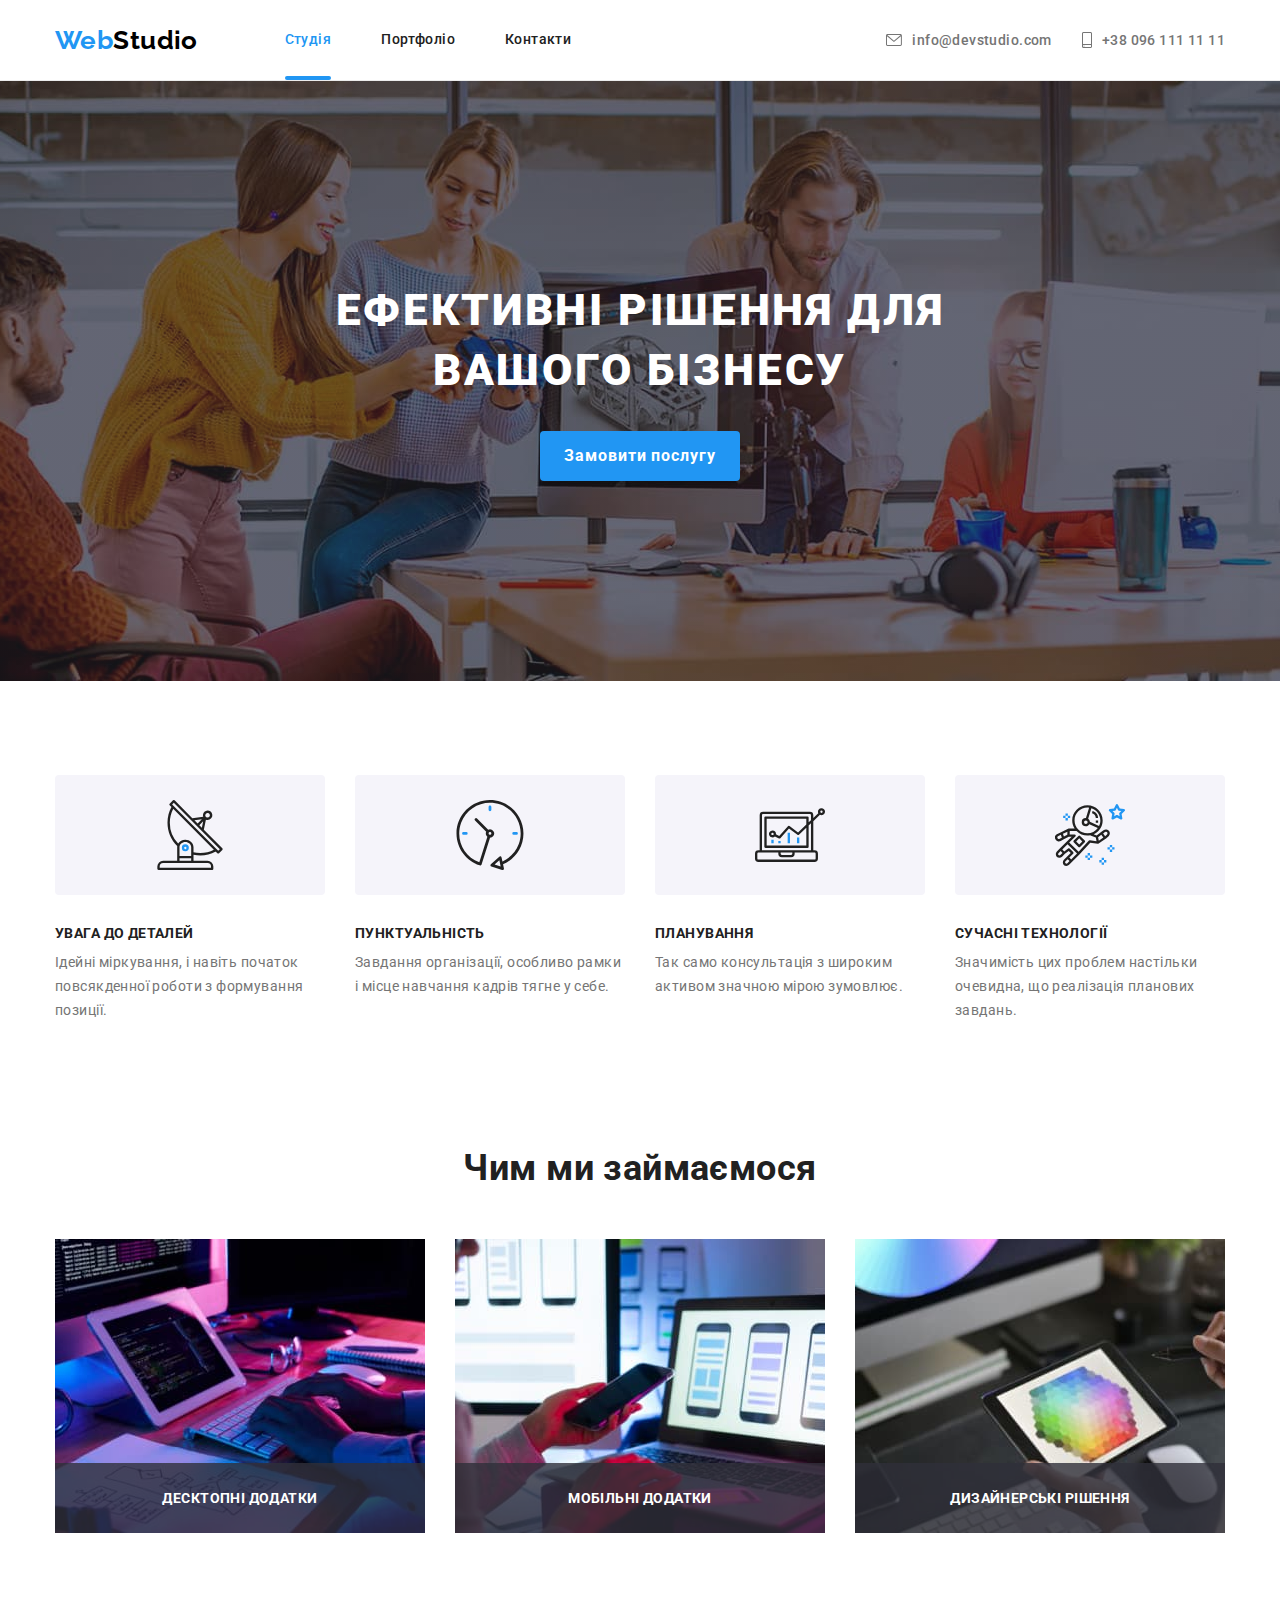
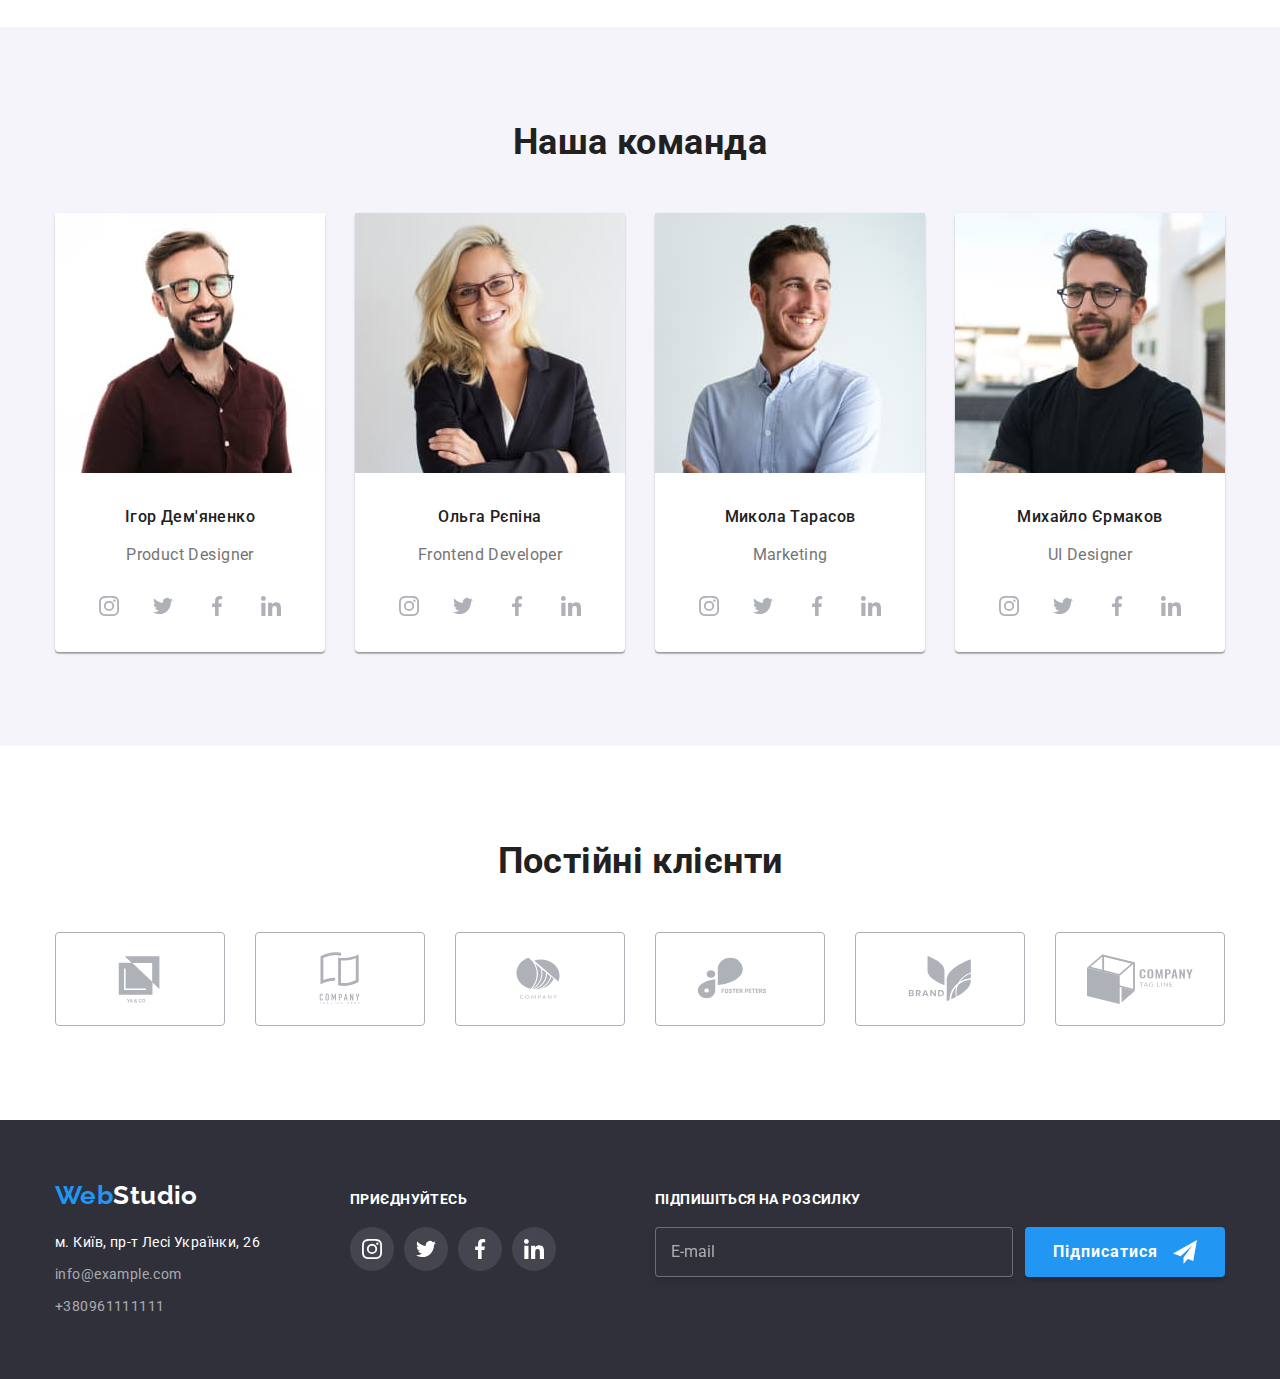
==== commit d056ab18: "поправки" ====
--- a/index.html
+++ b/index.html
@@ -7,9 +7,9 @@
   <meta name="viewport" content="width=device-width, initial-scale=1.0">
   <link href="./css/normalize.css" rel="stylesheet">
   <link href="https://fonts.googleapis.com/css2?family=Raleway:wght@700&family=Roboto:wght@400;500;700;900&display=swap"
-    rel="stylesheet" />
+    rel="stylesheet" >
   <!-- <link rel="stylesheet" href="./css/styles.css" /> -->
-  <link rel="stylesheet" href="./css/main.min.css" />
+  <link rel="stylesheet" href="./css/main.min.css" >
   <title>Document</title>
 </head>
 
@@ -36,13 +36,13 @@
                 <li><a class="link header__link" href="#">Контакти</a></li>
               </ul>
             </nav>
+            <div class="menu__contacts">
             <ul class="list header__list--position header__contacts">
               <li><a class="link header__link header__link--position header__contacts-mail" href="mailto:info@devstudio.com">
                   <svg class="header__icon" width="16" height="12">
                     <use href="./images/icons.svg#icon-letter"></use>
                   </svg><span>info@devstudio.com</span></a></li>
-              <li><a class="link header__link header__link--position header__contacts-tel class=" header__soc-decor""
-                  href="tel:+380961111111">
+              <li><a class="link header__link header__link--position header__contacts-tel" href="tel:+380961111111">
                   <svg class="header__icon" width="10" height="16">
                     <use href="./images/icons.svg#icon-smartphone"></use>
                   </svg><span>+38 096 111 11 11</span></a></li>
@@ -61,6 +61,7 @@
                 <a class="link header__soc-link" href="">LinkedIn <span class="header__soc-decor"> </span></a>
               </li>
             </ul>
+            </div>
           </div>
       </div>
     </div>
@@ -122,15 +123,16 @@
           <li class="service__item">
             <picture>
               <source srcset="./images/boxone.jpg 1x, ./images/boxone@2x.jpg 2x" type="image/jpeg"
-                media="(min-width: 1200px)" />
-            <img src="images/boxone.jpg" alt="Написання коду" width="370">
+                media="(min-width: 1200px)" >
+              <img src="images/boxone.jpg" alt="Написання коду" width="370">
             </picture>
             <div class="service__overlay">
               <p class="service__text">Десктопні додатки</p>
             </div>
           </li>
           <li class="service__item">
-            <source srcset="./images/boxtwo.jpg 1x, ./images/boxtwo@2x.jpg 2x" type="image/jpeg" media="(min-width: 1200px)" />
+            <picture>
+            <source srcset="./images/boxtwo.jpg 1x, ./images/boxtwo@2x.jpg 2x" type="image/jpeg" media="(min-width: 1200px)">
             <img src="images/boxtwo.jpg" alt="Створення макету на телефон" width="370">
             </picture>
             <div class="service__overlay">
@@ -138,7 +140,8 @@
             </div>
           </li>
           <li class="service__item">
-            <source srcset="./images/boxthree.jpg 1x, ./images/boxthree@2x.jpg 2x" type="image/jpeg" media="(min-width: 1200px)" />
+            <picture>
+            <source srcset="./images/boxthree.jpg 1x, ./images/boxthree@2x.jpg 2x" type="image/jpeg" media="(min-width: 1200px)">
             <img src="images/boxthree.jpg" alt="Вибір кольору" width="370">
             </picture>
           <div class="service__overlay">
@@ -155,10 +158,13 @@
           <ul class="list team__list">
             <li class="team__item">
               <picture>
-                <source srcset="./images/team_mob-ihor.jpg 1x, ./images/team_mob-ihor@2x.jpg 2x" type="image/jpeg" media="(max-width: 767px)"/>
-                <source srcset="./images/team_tab-ihor.jpg 1x, ./images/team_tab-ihor@2x.jpg 2x" type="image/jpeg" media="(max-width: 1199px)"/>
-                <source srcset="./images/team_desk-ihor.jpg 1x, ./images/team_desk-ihor@2x.jpg 2x" type="image/jpeg" media="(min-width: 1200px)"/>
-              <img src="./images/team_mob-ihor.jpg" alt="Фото Ігоря Дем'яненко" sizes="(min-width: 1200px) 25vw, (min-width: 768px) 50vw, 100vw">
+                <source srcset="./images/team_mob-ihor.jpg 1x, ./images/team_mob-ihor@2x.jpg 2x" type="image/jpeg"
+                  media="(max-width: 767px)" >
+                <source srcset="./images/team_tab-ihor.jpg 1x, ./images/team_tab-ihor@2x.jpg 2x" type="image/jpeg"
+                  media="(max-width: 1199px)" >
+                <source srcset="./images/team_desk-ihor.jpg 1x, ./images/team_desk-ihor@2x.jpg 2x" type="image/jpeg"
+                  media="(min-width: 1200px)" >
+              <img src="./images/team_mob-ihor.jpg" alt="Фото Ігоря Дем'яненко">
               </picture>
               <div class="team__excerpt">
                 <h3 class="team__header">Ігор Дем'яненко</h3>
@@ -190,12 +196,12 @@
             <li class="team__item">
               <picture>
                 <source srcset="./images/team_mob-olha.jpg 1x, ./images/team_mob-olha@2x.jpg 2x" type="image/jpeg"
-                  media="(max-width: 767px)" />
+                  media="(max-width: 767px)" >
                 <source srcset="./images/team_tab-olha.jpg 1x, ./images/team_tab-olha@2x.jpg 2x" type="image/jpeg"
-                  media="(max-width: 1199px)" />
+                  media="(max-width: 1199px)" >
                 <source srcset="./images/team_desk-olha.jpg 1x, ./images/team_desk-olha@2x.jpg 2x" type="image/jpeg"
-                  media="(min-width: 1200px)" />
-              <img src="images/portrettwo.jpg" alt="Фото Ольги Рєпіної" sizes="(min-width: 1200px) 25vw, (min-width: 768px) 50vw, 100vw">
+                  media="(min-width: 1200px)" >
+              <img src="images/portrettwo.jpg" alt="Фото Ольги Рєпіної" >
               </picture>
               <div class="team__excerpt">
                 <h3 class="team__header">Ольга Рєпіна</h3>
@@ -227,12 +233,12 @@
             <li class="team__item">
               <picture>
                 <source srcset="./images/team_mob-mykola.jpg 1x, ./images/team_mob-mykola@2x.jpg 2x" type="image/jpeg"
-                  media="(max-width: 767px)" />
+                  media="(max-width: 767px)" >
                 <source srcset="./images/team_tab-mykola.jpg 1x, ./images/team_tab-mykola@2x.jpg 2x" type="image/jpeg"
-                  media="(max-width: 1199px)" />
+                  media="(max-width: 1199px)" >
                 <source srcset="./images/team_desk-mykola.jpg 1x, ./images/team_desk-mykola@2x.jpg 2x" type="image/jpeg"
-                  media="(min-width: 1200px)" />
-              <img src="images/portretthree.jpg" alt="Фото Миколи Тарасова" sizes="(min-width: 1200px) 25vw, (min-width: 768px) 50vw, 100vw">
+                  media="(min-width: 1200px)" >
+              <img src="images/portretthree.jpg" alt="Фото Миколи Тарасова" >
               </picture>
               <div class="team__excerpt">
                 <h3 class="team__header">Микола Тарасов</h3>
@@ -264,12 +270,13 @@
             <li class="team__item">
               <picture>
                 <source srcset="./images/team_mob-myhailo.jpg 1x, ./images/team_mob-myhailo@2x.jpg 2x" type="image/jpeg"
-                  media="(max-width: 767px)" />
+                  media="(max-width: 767px)" >
                 <source srcset="./images/team_tab-myhailo.jpg 1x, ./images/team_tab-myhailo@2x.jpg 2x" type="image/jpeg"
-                  media="(max-width: 1199px)" />
+                  media="(max-width: 1199px)" >
                 <source srcset="./images/team_desk-myhailo.jpg 1x, ./images/team_desk-myhailo@2x.jpg 2x" type="image/jpeg"
-                  media="(min-width: 1200px)" />
-              <img src="images/portretfour.jpg" alt="Фото Михайла Єрмакова" sizes="(min-width: 1200px) 25vw, (min-width: 768px) 50vw, 100vw">
+                  media="(min-width: 1200px)" >
+              <img src="images/portretfour.jpg" alt="Фото Михайла Єрмакова" >
+              </picture>
               <div class="team__excerpt">
                 <h3 class="team__header">Михайло Єрмаков</h3>
                 <p class="team__text">UI Designer</p>
@@ -373,7 +380,7 @@
         <h3 class="footer__header">Підпишіться на розсилку</h3>
         <form class="footer__form">
           <label class="footer__label">
-            <input type="email" name="email" placeholder="E-mail" class="footer__mail" required />
+            <input type="email" name="email" placeholder="E-mail" class="footer__mail" required >
           </label>
           <button type="submit" class="btn button footer__button">Підписатися<svg class="footer__icon" width="24"
               height="24">
@@ -395,7 +402,7 @@
         <form name="feedback" class="modal__feedback">
           <label for="user-name" class="modal__label">Ім'я</label>
           <div class="modal__svg--position">
-          <input id="user-name" type="user-name" class="modal__input">
+          <input id="user-name" type="text" class="modal__input">
           <svg class="modal__icon" width="18px" height="18px">
             <use href="./images/icons.svg#icon-person"></use>
           </svg>
@@ -417,10 +424,10 @@
           <label for="feedback" class="modal__label">Коментар</label>
           <textarea 
           class="modal__input modal__input--comment"
-          name="feedback" 
+          id="feedback" 
           placeholder="Введіть текст" rows="5"></textarea>
           <div class="modal__checkbox">
-          <input class="modal__checkbox--input visually-hidden" id="terms-checkbox" type="checkbox" name="terms-checkbox" />
+          <input class="modal__checkbox--input visually-hidden" id="terms-checkbox" type="checkbox" name="terms-checkbox" >
           <label class="modal__checkbox--label" for="terms-checkbox"><svg class="modal__checkbox--icon" width="16px" height="15px">
             <use href="./images/icons.svg#icon-vector"></use>
           </svg>
--- a/css/main.min.css
+++ b/css/main.min.css
@@ -1 +1 @@
-@font-face{font-family:"Roboto" sans-serif;font-style:normal;font-weight:400;src:url("../fonts/roboto-v30-latin_cyrillic-regular.eot");src:local(""),url("../fonts/roboto-v30-latin_cyrillic-regular.eot?#iefix") format("embedded-opentype"),url("../fonts/roboto-v30-latin_cyrillic-regular.woff2") format("woff2"),url("../fonts/roboto-v30-latin_cyrillic-regular.woff") format("woff"),url("../fonts/roboto-v30-latin_cyrillic-regular.ttf") format("truetype"),url("../fonts/roboto-v30-latin_cyrillic-regular.svg#Roboto") format("svg")}@font-face{font-family:"Roboto" sans-serif;font-style:normal;font-weight:500;src:url("../fonts/roboto-v30-latin_cyrillic-500.eot");src:local(""),url("../fonts/roboto-v30-latin_cyrillic-500.eot?#iefix") format("embedded-opentype"),url("../fonts/roboto-v30-latin_cyrillic-500.woff2") format("woff2"),url("../fonts/roboto-v30-latin_cyrillic-500.woff") format("woff"),url("../fonts/roboto-v30-latin_cyrillic-500.ttf") format("truetype"),url("../fonts/roboto-v30-latin_cyrillic-500.svg#Roboto") format("svg")}@font-face{font-family:"Roboto" sans-serif;font-style:normal;font-weight:700;src:url("../fonts/roboto-v30-latin_cyrillic-700.eot");src:local(""),url("../fonts/roboto-v30-latin_cyrillic-700.eot?#iefix") format("embedded-opentype"),url("../fonts/roboto-v30-latin_cyrillic-700.woff2") format("woff2"),url("../fonts/roboto-v30-latin_cyrillic-700.woff") format("woff"),url("../fonts/roboto-v30-latin_cyrillic-700.ttf") format("truetype"),url("../fonts/roboto-v30-latin_cyrillic-700.svg#Roboto") format("svg")}@font-face{font-family:"Roboto" sans-serif;font-style:normal;font-weight:900;src:url("../fonts/roboto-v30-latin_cyrillic-900.eot");src:local(""),url("../fonts/roboto-v30-latin_cyrillic-900.eot?#iefix") format("embedded-opentype"),url("../fonts/roboto-v30-latin_cyrillic-900.woff2") format("woff2"),url("../fonts/roboto-v30-latin_cyrillic-900.woff") format("woff"),url("../fonts/roboto-v30-latin_cyrillic-900.ttf") format("truetype"),url("../fonts/roboto-v30-latin_cyrillic-900.svg#Roboto") format("svg")}@font-face{font-family:"Raleway" sans-serif;font-style:normal;font-weight:700;src:url("../fonts/raleway-v28-latin_cyrillic-700.eot");src:local(""),url("../fonts/raleway-v28-latin_cyrillic-700.eot?#iefix") format("embedded-opentype"),url("../fonts/raleway-v28-latin_cyrillic-700.woff2") format("woff2"),url("../fonts/raleway-v28-latin_cyrillic-700.woff") format("woff"),url("../fonts/raleway-v28-latin_cyrillic-700.ttf") format("truetype"),url("../fonts/raleway-v28-latin_cyrillic-700.svg#Raleway") format("svg")}.visually-hidden{position:absolute;white-space:nowrap;width:1px;height:1px;overflow:hidden;border:0;padding:0;clip:rect(0 0 0 0);-webkit-clip-path:inset(50%);clip-path:inset(50%);margin:-1px}.container{padding:0 15px;margin:auto}@media screen and (min-width: 480px){.container{width:480px}}@media screen and (min-width: 768px){.container{width:768px}}@media screen and (min-width: 1200px){.container{width:1200px}}.list{list-style-type:none}.flex-list{display:-webkit-box;display:-ms-flexbox;display:flex}.section{padding:60px 0}@media screen and (min-width: 1200px){.section{padding:94px 0}}.portfolio__button:hover,.portfolio__button:focus,.portfolio__button,.modal__button,.footer__button,.hero__button,.button__open,.button__close,.button:hover,.button:focus{border:none;cursor:pointer;background-color:#188ce8;-webkit-transition:background-color 250ms cubic-bezier(0.4, 0, 0.2, 1);transition:background-color 250ms cubic-bezier(0.4, 0, 0.2, 1)}.button:hover,.button:focus{background-color:#2196f3;-webkit-box-shadow:0px 4px 4px rgba(0,0,0,.15);box-shadow:0px 4px 4px rgba(0,0,0,.15);border-radius:4px;font-weight:700;font-size:16px;line-height:1.875;letter-spacing:.06em;color:#fff;background-color:#188ce8;-webkit-transition:background-color 250ms cubic-bezier(0.4, 0, 0.2, 1);transition:background-color 250ms cubic-bezier(0.4, 0, 0.2, 1)}.portfolio__link,.footer-soc__link,.footer__contacts,.footer__address,.customer__link,.team__soc-link,.service__list,.header__link,.header__soc-link{text-decoration:none;color:#2196f3;-webkit-transition:color 250ms cubic-bezier(0.4, 0, 0.2, 1);transition:color 250ms cubic-bezier(0.4, 0, 0.2, 1)}.link:hover,.link:focus,.link:active{color:#2196f3;fill:#2196f3}.secondary-title{margin:0 0 30px;text-align:center;font-size:28px;font-weight:700;line-height:1.1717;color:#212121}@media screen and (min-width: 1200px){.secondary-title{margin:0 0 50px;font-size:36px}}img{display:block;max-width:100%;height:auto}body{font-family:"Roboto",sans-serif;font-size:14px;line-height:1.7142;letter-spacing:.03em;color:#757575}body.menu-container-open{overflow:hidden}ul{padding:0;margin:0}h1,h2,p{margin:0}img,svg{display:block}.header{position:relative;border-bottom:1px solid #ececec}.header__container{width:100%;display:-webkit-box;display:-ms-flexbox;display:flex;-webkit-box-pack:justify;-ms-flex-pack:justify;justify-content:space-between;-webkit-box-align:center;-ms-flex-align:center;align-items:center}.header__navigation{display:block;width:100%}@media screen and (min-width: 768px){.header__navigation{display:-webkit-box;display:-ms-flexbox;display:flex;-webkit-box-pack:justify;-ms-flex-pack:justify;justify-content:space-between;-webkit-box-align:center;-ms-flex-align:center;align-items:center}}@media screen and (max-width: 767px){.header__navigation li:last-child{margin-bottom:300px}}.header__logo{color:#2196f3;text-decoration:none;font-family:"Raleway",sans-serif;font-weight:700;font-size:24px;line-height:1.1666;padding:16px 0}@media screen and (min-width: 1200px){.header__logo{font-size:26px;line-height:1.1923}}.header__logo--color{color:#000;text-decoration:none;font-family:"Raleway",sans-serif;font-weight:700;font-size:24px;line-height:1.1666}@media screen and (min-width: 1200px){.header__logo--color{font-size:26px;line-height:1.1923}}@media screen and (min-width: 768px){.header__logo{padding:26px 0}}@media screen and (min-width: 1200px){.header__logo{padding:24px 0}}.footer__logo{color:#2196f3;text-decoration:none;font-family:"Raleway",sans-serif;font-weight:700;font-size:24px;line-height:1.1666;text-align:center;display:block;margin-bottom:20px}@media screen and (min-width: 1200px){.footer__logo{font-size:26px;line-height:1.1923}}.footer__logo--color{color:#fff;text-decoration:none;font-family:"Raleway",sans-serif;font-weight:700;font-size:24px;line-height:1.1666}@media screen and (min-width: 1200px){.footer__logo--color{font-size:26px;line-height:1.1923}}@media screen and (min-width: 1200px){.footer__logo{text-align:left}}@media screen and (max-width: 767px){.menu-container{display:none;position:absolute;top:0;width:100%;max-width:480px;padding:48px 40px;background-color:#fff;z-index:1;left:50%;-webkit-transform:translate(-50%) scale(1);transform:translate(-50%) scale(1);-webkit-transition:-webkit-transform 2250ms cubic-bezier(0.4, 0, 0.2, 1);transition:-webkit-transform 2250ms cubic-bezier(0.4, 0, 0.2, 1);transition:transform 2250ms cubic-bezier(0.4, 0, 0.2, 1);transition:transform 2250ms cubic-bezier(0.4, 0, 0.2, 1), -webkit-transform 2250ms cubic-bezier(0.4, 0, 0.2, 1)}.menu-container.is-open{display:block}}@media screen and (min-width: 768px){.menu-container{display:-webkit-box;display:-ms-flexbox;display:flex;-webkit-box-pack:justify;-ms-flex-pack:justify;justify-content:space-between;-webkit-box-align:center;-ms-flex-align:center;align-items:center;gap:96px}}@media screen and (min-width: 1200px){.menu-container{gap:315px}}.button__close{position:absolute;top:10px;right:15px}.button__open,.button__close{background-color:rgba(0,0,0,0);padding:0}.button__open:focus .icon-menu,.button__open:focus .icon-cross,.button__open:active .icon-menu,.button__open:active .icon-cross,.button__close:focus .icon-menu,.button__close:focus .icon-cross,.button__close:active .icon-menu,.button__close:active .icon-cross{fill:#2196f3}@media(min-width: 768px){.button__open,.button__close{display:none}}.icon-cross,.icon-menu{fill:#212121;-webkit-transition:fill 250ms cubic-bezier(0.4, 0, 0.2, 1);transition:fill 250ms cubic-bezier(0.4, 0, 0.2, 1)}.header__soc-list{display:-webkit-box;display:-ms-flexbox;display:flex;-webkit-box-align:center;-ms-flex-align:center;align-items:center;-ms-flex-wrap:wrap;flex-wrap:wrap;margin-bottom:10px}@media screen and (min-width: 768px){.header__soc-list{display:none}}.header__soc-link{display:-webkit-box;display:-ms-flexbox;display:flex;-webkit-box-align:center;-ms-flex-align:center;align-items:center;margin-bottom:10px;font-weight:500;font-size:18px;line-height:1.222;letter-spacing:.02em;color:#2196f3}.header__soc-link span{display:block;color:#757575;font-size:22px;margin-left:10px;margin-right:10px}@media screen and (min-width: 768px){.header__list--position{display:-webkit-box;display:-ms-flexbox;display:flex;-webkit-box-align:center;-ms-flex-align:center;align-items:center;gap:50px;margin:0}}@media(max-width: 767px){.header__contacts{display:-webkit-box;display:-ms-flexbox;display:flex;-webkit-box-orient:vertical;-webkit-box-direction:reverse;-ms-flex-direction:column-reverse;flex-direction:column-reverse}}@media(min-width: 768px){.header__contacts{display:block}}@media(min-width: 1200px){.header__contacts{display:-webkit-box;display:-ms-flexbox;display:flex;-webkit-box-pack:end;-ms-flex-pack:end;justify-content:flex-end;gap:30px}}.header__link{font-weight:500;color:#212121}@media screen and (max-width: 767px){.header__link{display:block;margin-bottom:32px;font-size:40px;line-height:1.175;letter-spacing:.02em;width:100%}}@media screen and (min-width: 768px){.header__link{font-size:14px;line-height:1.1428;padding:32px 0}.header__link--position{padding:5px 0;display:-webkit-box;display:-ms-flexbox;display:flex;-webkit-box-align:center;-ms-flex-align:center;align-items:center;color:currentColor}.header__link--color{position:relative;color:#2196f3}}@media screen and (min-width: 1200px){.header__link--position{padding:32px 0}}@media screen and (min-width: 768px){.current-home::after{content:"";width:100%;height:4px;position:absolute;left:0;bottom:0px;border-radius:2px;background-color:#2196f3}}.header__icon{margin-right:10px;fill:currentColor}@media screen and (max-width: 767px){.header__icon{display:none}}@media screen and (max-width: 767px){.header__contacts-mail{font-size:24px;color:#757575;margin-bottom:64px}.header__contacts-tel{font-size:34px;line-height:1.1764;color:#2196f3}}.hero__section{background-color:#2f303a;background-repeat:no-repeat;background-size:cover;margin:0 auto;background-position:center}@media screen and (max-width: 767px){.hero__section{background-image:-webkit-gradient(linear, left top, left bottom, from(rgba(47, 48, 58, 0.4)), to(rgba(47, 48, 58, 0.4))),url("../images/hero_mob.jpg");background-image:linear-gradient(rgba(47, 48, 58, 0.4), rgba(47, 48, 58, 0.4)),url("../images/hero_mob.jpg");max-width:100%}}@media screen and (max-width: 767px)and (min-device-pixel-ratio: 2),screen and (max-width: 767px)and (-webkit-min-device-pixel-ratio: 2),screen and (max-width: 767px)and (min-resolution: 192dpi),screen and (max-width: 767px)and (min-resolution: 2dppx){.hero__section{background-image:-webkit-gradient(linear, left top, left bottom, from(rgba(47, 48, 58, 0.4)), to(rgba(47, 48, 58, 0.4))),url("../images/hero_mob@2x.jpg");background-image:linear-gradient(rgba(47, 48, 58, 0.4), rgba(47, 48, 58, 0.4)),url("../images/hero_mob@2x.jpg")}}@media screen and (min-width: 768px){.hero__section{background-image:-webkit-gradient(linear, left top, left bottom, from(rgba(47, 48, 58, 0.4)), to(rgba(47, 48, 58, 0.4))),url("../images/hero_tablet.jpg");background-image:linear-gradient(rgba(47, 48, 58, 0.4), rgba(47, 48, 58, 0.4)),url("../images/hero_tablet.jpg")}}@media screen and (min-width: 768px)and (min-device-pixel-ratio: 2),screen and (min-width: 768px)and (-webkit-min-device-pixel-ratio: 2),screen and (min-width: 768px)and (min-resolution: 192dpi),screen and (min-width: 768px)and (min-resolution: 2dppx){.hero__section{background-image:-webkit-gradient(linear, left top, left bottom, from(rgba(47, 48, 58, 0.4)), to(rgba(47, 48, 58, 0.4))),url("../images/hero_tablet@2x.jpg");background-image:linear-gradient(rgba(47, 48, 58, 0.4), rgba(47, 48, 58, 0.4)),url("../images/hero_tablet@2x.jpg");max-width:100%}}@media screen and (min-width: 1200px){.hero__section{background-image:-webkit-gradient(linear, left top, left bottom, from(rgba(47, 48, 58, 0.4)), to(rgba(47, 48, 58, 0.4))),url("../images/hero_desktop.jpg");background-image:linear-gradient(rgba(47, 48, 58, 0.4), rgba(47, 48, 58, 0.4)),url("../images/hero_desktop.jpg")}}@media screen and (min-width: 1200px)and (min-device-pixel-ratio: 2),screen and (min-width: 1200px)and (-webkit-min-device-pixel-ratio: 2),screen and (min-width: 1200px)and (min-resolution: 192dpi),screen and (min-width: 1200px)and (min-resolution: 2dppx){.hero__section{background-image:-webkit-gradient(linear, left top, left bottom, from(rgba(47, 48, 58, 0.4)), to(rgba(47, 48, 58, 0.4))),url("../images/hero_desktop@2x.jpg");background-image:linear-gradient(rgba(47, 48, 58, 0.4), rgba(47, 48, 58, 0.4)),url("../images/hero_desktop@2x.jpg");max-width:1600px}}.hero__container{display:-webkit-box;display:-ms-flexbox;display:flex;-webkit-box-orient:vertical;-webkit-box-direction:normal;-ms-flex-direction:column;flex-direction:column;-webkit-box-align:center;-ms-flex-align:center;align-items:center;gap:30px;padding-top:118px;padding-bottom:118px}@media screen and (min-width: 768px){.hero__container{padding-left:189px;padding-right:189px}}@media screen and (min-width: 1200px){.hero__container{padding:200px 250px 200px}}.hero__title{margin:0;text-align:center;font-weight:900;font-size:26px;line-height:1.6153;letter-spacing:.06em;text-transform:uppercase;color:#fff}@media screen and (min-width: 1200px){.hero__title{font-size:44px;line-height:1.3636}}.hero__button{background-color:#2196f3;-webkit-box-shadow:0px 4px 4px rgba(0,0,0,.15);box-shadow:0px 4px 4px rgba(0,0,0,.15);border-radius:4px;font-weight:700;font-size:16px;line-height:1.875;letter-spacing:.06em;color:#fff;width:200px;height:50px}@media screen and (min-width: 768px){.advantage__list{display:-webkit-box;display:-ms-flexbox;display:flex;-ms-flex-wrap:wrap;flex-wrap:wrap;gap:30px}}.advantage__item p{margin-bottom:30px}@media screen and (min-width: 768px){.advantage__item{width:calc((100% - 30px)/2)}}@media screen and (min-width: 1200px){.advantage__item{width:calc((100% - 90px)/4);-ms-flex-wrap:nowrap;flex-wrap:nowrap}}.advantage__title{margin:0 0 10px;font-size:14px;line-height:1.15;text-transform:uppercase;color:#212121;text-align:center}@media screen and (min-width: 768px){.advantage__title{text-align:left}}.advantage__icon--background{width:100%;padding:25px;margin-bottom:30px;border-radius:4px;background-color:#f5f4fa;display:-webkit-box;display:-ms-flexbox;display:flex;-webkit-box-pack:center;-ms-flex-pack:center;justify-content:center;-webkit-box-align:center;-ms-flex-align:center;align-items:center}.service__section{padding-bottom:94px}@media(max-width: 1199px){.service__section{display:none}}.service__list{-webkit-box-pack:justify;-ms-flex-pack:justify;justify-content:space-between}.service__item{display:block;position:relative}.service__overlay{position:absolute;bottom:0px;width:100%;height:70px;background-color:rgba(47,48,58,.8);display:-webkit-box;display:-ms-flexbox;display:flex;-webkit-box-pack:center;-ms-flex-pack:center;justify-content:center;-webkit-box-align:center;-ms-flex-align:center;align-items:center}.service__text{text-transform:uppercase;font-weight:700;line-height:1.1428;color:#fff}.team__section{background-color:#f5f4fa}@media screen and (min-width: 768px){.team__list{display:-webkit-box;display:-ms-flexbox;display:flex;-ms-flex-wrap:wrap;flex-wrap:wrap;gap:30px}}.team__item{background-color:#fff;width:100%;-webkit-box-shadow:0px 1px 3px rgba(0,0,0,.12),0px 1px 1px rgba(0,0,0,.14),0px 2px 1px rgba(0,0,0,.2);box-shadow:0px 1px 3px rgba(0,0,0,.12),0px 1px 1px rgba(0,0,0,.14),0px 2px 1px rgba(0,0,0,.2);border-radius:4px}@media screen and (min-width: 768px){.team__item{width:calc((100% - 30px)/2)}}@media screen and (min-width: 1200px){.team__item{width:calc((100% - 90px)/4)}}@media screen and (max-width: 767px){.team__item:not(:last-child){margin-bottom:30px}}.team__excerpt{padding:30px 0 24px 0}.team__header{text-align:center;margin-top:0;margin-bottom:10px;font-weight:500;font-size:16px;color:#212121}.team__text{text-align:center;margin-bottom:16px;font-size:16px}.team__soc-list{display:-webkit-box;display:-ms-flexbox;display:flex;-webkit-box-pack:center;-ms-flex-pack:center;justify-content:center;gap:10px}.team__soc-link{width:44px;height:44px;border-radius:50%;display:-webkit-box;display:-ms-flexbox;display:flex;-webkit-box-pack:center;-ms-flex-pack:center;justify-content:center;-webkit-box-align:center;-ms-flex-align:center;align-items:center;background-color:rgba(0,0,0,0);-webkit-transition:background-color 250ms cubic-bezier(0.4, 0, 0.2, 1);transition:background-color 250ms cubic-bezier(0.4, 0, 0.2, 1)}.team__soc-link:hover,.team__soc-link:focus,.team__soc-link:active{background-color:#2196f3}.team__soc-icon{fill:#afb1b8;-webkit-transition:fill 250ms cubic-bezier(0.4, 0, 0.2, 1);transition:fill 250ms cubic-bezier(0.4, 0, 0.2, 1)}.team__soc-link:hover .team__soc-icon,.team__soc-link:focus .team__soc-icon{fill:#fff}.customer__list{display:-webkit-box;display:-ms-flexbox;display:flex;-webkit-box-pack:justify;-ms-flex-pack:justify;justify-content:space-between;-ms-flex-wrap:wrap;flex-wrap:wrap;gap:30px}.customer__link{display:block;padding:16px 51px;border:1px solid #afb1b8;border-radius:4px;color:#afb1b8;-webkit-transition:color 250ms cubic-bezier(0.4, 0, 0.2, 1);transition:color 250ms cubic-bezier(0.4, 0, 0.2, 1)}@media screen and (min-width: 768px){.customer__link{padding:16px 59px}}@media screen and (min-width: 1200px){.customer__link{padding:16px 31px}}.customer__link:hover,.customer__link:focus{cursor:pointer;border:1px solid #2196f3}.customer__icon{display:block;fill:#afb1b8;-webkit-transition:fill 250ms cubic-bezier(0.4, 0, 0.2, 1);transition:fill 250ms cubic-bezier(0.4, 0, 0.2, 1)}.customer__link:hover .customer__icon,.customer__link:focus .customer__icon{fill:#2196f3}.footer__section{background-color:#2f303a;padding:60px 0}@media screen and (min-width: 768px){.footer__tablet{display:-webkit-box;display:-ms-flexbox;display:flex;-webkit-box-align:baseline;-ms-flex-align:baseline;align-items:baseline;-ms-flex-pack:distribute;justify-content:space-around}}@media screen and (min-width: 1200px){.footer__tablet{gap:90px}}@media screen and (min-width: 1200px){.footer__container{display:-webkit-box;display:-ms-flexbox;display:flex;-webkit-box-pack:justify;-ms-flex-pack:justify;justify-content:space-between;-webkit-box-align:baseline;-ms-flex-align:baseline;align-items:baseline}}.footer__list{text-align:center}@media screen and (min-width: 1200px){.footer__list{text-align:left}}.footer__item:not(:last-child){margin-bottom:8px}@media screen and (max-width: 1199px){.footer__item:last-child{margin-bottom:60px}}.footer__address{display:block;color:#fff;font-style:normal}.footer__contacts{display:block;color:rgba(255,255,255,.6);font-style:normal}.footer__header{text-align:center;font-size:inherit;line-height:1.1428;color:#fff;text-transform:uppercase;margin-bottom:20px;margin-top:0}@media screen and (min-width: 1200px){.footer__header{text-align:left}}.footer-soc__list{display:-webkit-box;display:-ms-flexbox;display:flex;-webkit-box-pack:center;-ms-flex-pack:center;justify-content:center;gap:10px}@media screen and (max-width: 1199px){.footer-soc__list{margin-bottom:60px}}.footer-soc__link{width:44px;height:44px;border-radius:50%;display:-webkit-box;display:-ms-flexbox;display:flex;-webkit-box-pack:center;-ms-flex-pack:center;justify-content:center;-webkit-box-align:center;-ms-flex-align:center;align-items:center;background-color:rgba(255,255,255,.1);-webkit-transition:background-color 250ms cubic-bezier(0.4, 0, 0.2, 1);transition:background-color 250ms cubic-bezier(0.4, 0, 0.2, 1)}.footer-soc__link:hover,.footer-soc__link:focus,.footer-soc__link:active{background-color:#2196f3}.footer__icon{fill:#fff}@media screen and (min-width: 1200px){.footer__subscription{display:-webkit-box;display:-ms-flexbox;display:flex;-webkit-box-orient:vertical;-webkit-box-direction:normal;-ms-flex-direction:column;flex-direction:column}}@media screen and (min-width: 1200px){.footer__form{display:-webkit-box;display:-ms-flexbox;display:flex}}.footer__mail{width:100%;margin-bottom:20px;padding:15px;height:50px;border:1px;border-style:solid;border-color:rgba(255,255,255,.3);-webkit-filter:drop-shadow(0px 4px 4px rgba(0, 0, 0, 0.15));filter:drop-shadow(0px 4px 4px rgba(0, 0, 0, 0.15));border-radius:4px;background-color:#2f303a;outline:none}@media screen and (min-width: 768px)and (max-width: 1200px){.footer__mail{margin-left:calc((100% - 450px)/2);width:450px}}@media screen and (min-width: 1200px){.footer__mail{width:358px;margin-right:12px}}.footer__mail::-webkit-input-placeholder{font-size:16px;line-height:1.25;color:rgba(255,255,255,.6)}.footer__mail::-moz-placeholder{font-size:16px;line-height:1.25;color:rgba(255,255,255,.6)}.footer__mail:-ms-input-placeholder{font-size:16px;line-height:1.25;color:rgba(255,255,255,.6)}.footer__mail::-ms-input-placeholder{font-size:16px;line-height:1.25;color:rgba(255,255,255,.6)}.footer__mail::placeholder{font-size:16px;line-height:1.25;color:rgba(255,255,255,.6)}.footer__mail:not(:-moz-placeholder-shown):required:valid{border-color:#2196f3}.footer__mail:not(:-ms-input-placeholder):required:valid{border-color:#2196f3}.footer__mail:not(:placeholder-shown):required:valid{border-color:#2196f3}.footer__button{background-color:#2196f3;-webkit-box-shadow:0px 4px 4px rgba(0,0,0,.15);box-shadow:0px 4px 4px rgba(0,0,0,.15);border-radius:4px;font-weight:700;font-size:16px;line-height:1.875;letter-spacing:.06em;color:#fff;display:-webkit-box;display:-ms-flexbox;display:flex;-webkit-box-align:center;-ms-flex-align:center;align-items:center;-webkit-box-pack:justify;-ms-flex-pack:justify;justify-content:space-between;padding:10px 28px;margin-left:auto;margin-right:auto;width:200px;height:50px}@media screen and (min-width: 1200px){.footer__button{margin:0}}.backdrop.is-hidden{visibility:hidden;opacity:0;pointer-events:none;-webkit-transition:opacity 250ms,visibility 250ms,-webkit-transform 250ms;transition:opacity 250ms,visibility 250ms,-webkit-transform 250ms;transition:transform 250ms,opacity 250ms,visibility 250ms;transition:transform 250ms,opacity 250ms,visibility 250ms,-webkit-transform 250ms}.backdrop.is-hidden .modal{-webkit-transform:translate(-50%, -50%) scale(0.9);transform:translate(-50%, -50%) scale(0.9)}.backdrop{position:fixed;left:0;top:0;width:100%;height:100%;background-color:rgba(0,0,0,.2);-webkit-transition:opacity 250ms cubic-bezier(0.4, 0, 0.2, 1);transition:opacity 250ms cubic-bezier(0.4, 0, 0.2, 1)}.modal{padding:40px;position:absolute;top:50%;left:50%;-webkit-transform:translate(-50%, -50%) scale(1);transform:translate(-50%, -50%) scale(1);-webkit-transition:-webkit-transform 250ms cubic-bezier(0.4, 0, 0.2, 1);transition:-webkit-transform 250ms cubic-bezier(0.4, 0, 0.2, 1);transition:transform 250ms cubic-bezier(0.4, 0, 0.2, 1);transition:transform 250ms cubic-bezier(0.4, 0, 0.2, 1), -webkit-transform 250ms cubic-bezier(0.4, 0, 0.2, 1);width:100%;max-width:450px;max-height:609px;height:100%;overflow:auto;background-color:#fff;-webkit-box-shadow:0px 1px 3px rgba(0,0,0,.12),0px 1px 1px rgba(0,0,0,.14),0px 2px 1px rgba(0,0,0,.2);box-shadow:0px 1px 3px rgba(0,0,0,.12),0px 1px 1px rgba(0,0,0,.14),0px 2px 1px rgba(0,0,0,.2);border-radius:4px}@media screen and (min-width: 1200px){.modal{width:100%;max-width:528px;height:100%;max-height:581px}}.modal__button--close{position:absolute;right:8px;top:8px;width:30px;height:30px;background-color:#fff;border:1px solid rgba(0,0,0,.1);border-radius:50%;display:-webkit-box;display:-ms-flexbox;display:flex;-webkit-box-pack:center;-ms-flex-pack:center;justify-content:center;-webkit-box-align:center;-ms-flex-align:center;align-items:center}.modal__button--close{cursor:pointer}.modal__button--close:hover,.modal__button--close:focus,.modal__button--close:active{color:#2196f3;fill:#2196f3}.modal__header{display:block;text-align:center;margin-top:0;margin-bottom:12px;font-size:20px;line-height:1.5;color:#212121}@media screen and (min-width: 1200px){.modal__header{line-height:1.15}}.modal__button--position{position:relative}.modal__button{background-color:#2196f3;-webkit-box-shadow:0px 4px 4px rgba(0,0,0,.15);box-shadow:0px 4px 4px rgba(0,0,0,.15);border-radius:4px;font-weight:700;font-size:16px;line-height:1.875;letter-spacing:.06em;color:#fff;position:absolute;width:200px;height:50px;left:50%;-webkit-transform:translateX(-50%);transform:translateX(-50%)}.modal__feedback{display:-webkit-box;display:-ms-flexbox;display:flex;-webkit-box-orient:vertical;-webkit-box-direction:normal;-ms-flex-direction:column;flex-direction:column}.modal__label{font-size:12px;line-height:1.1716;letter-spacing:.01em;margin-bottom:4px}.modal__svg--position{position:relative;margin-bottom:10px}.modal__input{width:100%;height:40px;padding-left:34px;border:1px solid rgba(33,33,33,.2);border-radius:4px;outline:none}.modal__input--comment{padding:12px 16px;margin-bottom:20px;resize:none;height:auto}.modal__input:focus{border-color:#2196f3;-webkit-transition:border-color 250ms cubic-bezier(0.4, 0, 0.2, 1);transition:border-color 250ms cubic-bezier(0.4, 0, 0.2, 1)}.modal__icon{position:absolute;left:12px;top:11px;fill:#212121;-webkit-transition:fill 250ms cubic-bezier(0.4, 0, 0.2, 1);transition:fill 250ms cubic-bezier(0.4, 0, 0.2, 1)}.modal__input:focus+.modal__icon{fill:#2196f3}.modal__checkbox{position:relative;margin-bottom:30px}.modal__checkbox--input{-webkit-appearance:none;-moz-appearance:none;appearance:none;position:absolute;left:0px}.modal__checkbox--label{font-size:12px;line-height:1.1716;position:relative;left:30px}@media screen and (min-width: 1200px){.modal__checkbox--label{font-size:inherit;line-height:inherit;left:40px}}.modal__checkbox--label::before{position:absolute;left:-25px;bottom:2px;content:"";width:16px;height:15px;border:1px solid #212121;border-radius:2px}.modal__checkbox--icon{position:absolute;display:block;left:-25px;bottom:2px;opacity:0;border-radius:2px;background-color:#2196f3}.modal__checkbox--input:checked~.modal__checkbox--label .modal__checkbox--icon{opacity:1}.modal__link{color:#2196f3}.portfolio__menu{margin-bottom:40px}@media screen and (min-width: 768px){.portfolio__menu{display:-webkit-box;display:-ms-flexbox;display:flex;gap:8px;-webkit-box-pack:center;-ms-flex-pack:center;justify-content:center;margin-bottom:30px}}.portfolio_menu--btn{display:-webkit-box;display:-ms-flexbox;display:flex}@media screen and (max-width: 767px){.portfolio_menu--btn:not(:last-child){margin-bottom:15px}}@media screen and (min-width: 768px){.portfolio_menu--btn{gap:8px;margin-bottom:0}}.portfolio__button{margin-right:8px;padding:6px 22px;font-family:inherit;background-color:#f5f4fa;color:#212121;font-weight:500;font-size:16px;line-height:1.625;border-radius:4px;letter-spacing:inherit;background-color:#f5f4fa;-webkit-transition:background-color 250ms cubic-bezier(0.4, 0, 0.2, 1);transition:background-color 250ms cubic-bezier(0.4, 0, 0.2, 1)}.portfolio__button:hover,.portfolio__button:focus{background-color:#2196f3;color:#fff;-webkit-box-shadow:0px 3px 1px rgba(0,0,0,.1),0px 1px 2px rgba(0,0,0,.08),0px 2px 2px rgba(0,0,0,.12);box-shadow:0px 3px 1px rgba(0,0,0,.1),0px 1px 2px rgba(0,0,0,.08),0px 2px 2px rgba(0,0,0,.12);border-radius:4px}.portfolio__list{width:100%}@media screen and (min-width: 768px){.portfolio__list{display:-webkit-box;display:-ms-flexbox;display:flex;-ms-flex-wrap:wrap;flex-wrap:wrap;gap:30px}}@media screen and (min-width: 1200px){.portfolio__list{-webkit-box-pack:justify;-ms-flex-pack:justify;justify-content:space-between}}@media screen and (min-width: 768px){.portfolio__item{width:354px;height:auto}}@media screen and (min-width: 1200px){.portfolio__item{width:370px}}@media screen and (max-width: 1199px){.portfolio__item:not(:last-child){margin-bottom:30px}}.portfolio__link{display:-webkit-box;display:-ms-flexbox;display:flex;-webkit-box-orient:vertical;-webkit-box-direction:normal;-ms-flex-direction:column;flex-direction:column;height:100%}.portfolio__link:hover,.portfolio__link:focus{-webkit-box-shadow:0px 1px 1px rgba(0,0,0,.12),0px 4px 4px rgba(0,0,0,.06),1px 4px 6px rgba(0,0,0,.16);box-shadow:0px 1px 1px rgba(0,0,0,.12),0px 4px 4px rgba(0,0,0,.06),1px 4px 6px rgba(0,0,0,.16);-webkit-transition:-webkit-box-shadow 250ms cubic-bezier(0.4, 0, 0.2, 1);transition:-webkit-box-shadow 250ms cubic-bezier(0.4, 0, 0.2, 1);transition:box-shadow 250ms cubic-bezier(0.4, 0, 0.2, 1);transition:box-shadow 250ms cubic-bezier(0.4, 0, 0.2, 1), -webkit-box-shadow 250ms cubic-bezier(0.4, 0, 0.2, 1)}.portfolio__desc{padding:20px 24px;border:1px solid #eee;border-top:0;-webkit-box-flex:1;-ms-flex-positive:1;flex-grow:1}.portfolio__header{margin:0 0 4px;text-align:left;font-weight:700;font-size:18px;line-height:2;letter-spacing:.06em;color:#212121}.portfolio__text{margin:0;text-align:left;font-size:16px;line-height:1.875;color:#757575}.portfolio__overlay{position:relative;overflow:hidden}.portfolio__text--overlay{position:absolute;width:100%;height:100%;top:0;background-color:rgba(33,150,243,.9);-webkit-transform:translateY(100%);transform:translateY(100%);-webkit-transition:-webkit-transform 250ms cubic-bezier(0.4, 0, 0.2, 1);transition:-webkit-transform 250ms cubic-bezier(0.4, 0, 0.2, 1);transition:transform 250ms cubic-bezier(0.4, 0, 0.2, 1);transition:transform 250ms cubic-bezier(0.4, 0, 0.2, 1), -webkit-transform 250ms cubic-bezier(0.4, 0, 0.2, 1);padding:77px 24px;font-size:18px;line-height:1.5555;color:#fff}.portfolio__link:hover .portfolio__text--overlay,.portfolio__link:focus .portfolio__text--overlay,.portfolio__link:active .portfolio__text--overlay{-webkit-transform:translateY(0);transform:translateY(0);-webkit-transition:-webkit-transform 250ms cubic-bezier(0.4, 0, 0.2, 1);transition:-webkit-transform 250ms cubic-bezier(0.4, 0, 0.2, 1);transition:transform 250ms cubic-bezier(0.4, 0, 0.2, 1);transition:transform 250ms cubic-bezier(0.4, 0, 0.2, 1), -webkit-transform 250ms cubic-bezier(0.4, 0, 0.2, 1)}/*# sourceMappingURL=main.min.css.map */+@font-face{font-family:"Roboto" sans-serif;font-style:normal;font-weight:400;src:url("../fonts/roboto-v30-latin_cyrillic-regular.eot");src:local(""),url("../fonts/roboto-v30-latin_cyrillic-regular.eot?#iefix") format("embedded-opentype"),url("../fonts/roboto-v30-latin_cyrillic-regular.woff2") format("woff2"),url("../fonts/roboto-v30-latin_cyrillic-regular.woff") format("woff"),url("../fonts/roboto-v30-latin_cyrillic-regular.ttf") format("truetype"),url("../fonts/roboto-v30-latin_cyrillic-regular.svg#Roboto") format("svg")}@font-face{font-family:"Roboto" sans-serif;font-style:normal;font-weight:500;src:url("../fonts/roboto-v30-latin_cyrillic-500.eot");src:local(""),url("../fonts/roboto-v30-latin_cyrillic-500.eot?#iefix") format("embedded-opentype"),url("../fonts/roboto-v30-latin_cyrillic-500.woff2") format("woff2"),url("../fonts/roboto-v30-latin_cyrillic-500.woff") format("woff"),url("../fonts/roboto-v30-latin_cyrillic-500.ttf") format("truetype"),url("../fonts/roboto-v30-latin_cyrillic-500.svg#Roboto") format("svg")}@font-face{font-family:"Roboto" sans-serif;font-style:normal;font-weight:700;src:url("../fonts/roboto-v30-latin_cyrillic-700.eot");src:local(""),url("../fonts/roboto-v30-latin_cyrillic-700.eot?#iefix") format("embedded-opentype"),url("../fonts/roboto-v30-latin_cyrillic-700.woff2") format("woff2"),url("../fonts/roboto-v30-latin_cyrillic-700.woff") format("woff"),url("../fonts/roboto-v30-latin_cyrillic-700.ttf") format("truetype"),url("../fonts/roboto-v30-latin_cyrillic-700.svg#Roboto") format("svg")}@font-face{font-family:"Roboto" sans-serif;font-style:normal;font-weight:900;src:url("../fonts/roboto-v30-latin_cyrillic-900.eot");src:local(""),url("../fonts/roboto-v30-latin_cyrillic-900.eot?#iefix") format("embedded-opentype"),url("../fonts/roboto-v30-latin_cyrillic-900.woff2") format("woff2"),url("../fonts/roboto-v30-latin_cyrillic-900.woff") format("woff"),url("../fonts/roboto-v30-latin_cyrillic-900.ttf") format("truetype"),url("../fonts/roboto-v30-latin_cyrillic-900.svg#Roboto") format("svg")}@font-face{font-family:"Raleway" sans-serif;font-style:normal;font-weight:700;src:url("../fonts/raleway-v28-latin_cyrillic-700.eot");src:local(""),url("../fonts/raleway-v28-latin_cyrillic-700.eot?#iefix") format("embedded-opentype"),url("../fonts/raleway-v28-latin_cyrillic-700.woff2") format("woff2"),url("../fonts/raleway-v28-latin_cyrillic-700.woff") format("woff"),url("../fonts/raleway-v28-latin_cyrillic-700.ttf") format("truetype"),url("../fonts/raleway-v28-latin_cyrillic-700.svg#Raleway") format("svg")}.visually-hidden{position:absolute;white-space:nowrap;width:1px;height:1px;overflow:hidden;border:0;padding:0;clip:rect(0 0 0 0);-webkit-clip-path:inset(50%);clip-path:inset(50%);margin:-1px}.container{padding:0 15px;margin:auto}@media screen and (min-width: 480px){.container{width:480px}}@media screen and (min-width: 768px){.container{width:768px}}@media screen and (min-width: 1200px){.container{width:1200px}}.list{list-style-type:none}.flex-list{display:-webkit-box;display:-ms-flexbox;display:flex}.section{padding:60px 0}@media screen and (min-width: 1200px){.section{padding:94px 0}}.portfolio__button:hover,.portfolio__button:focus,.portfolio__button,.modal__button,.footer__button,.hero__button,.button__open,.button__close,.button:hover,.button:focus{border:none;cursor:pointer;background-color:#188ce8;-webkit-transition:background-color 250ms cubic-bezier(0.4, 0, 0.2, 1);transition:background-color 250ms cubic-bezier(0.4, 0, 0.2, 1)}.button:hover,.button:focus{background-color:#2196f3;-webkit-box-shadow:0px 4px 4px rgba(0,0,0,.15);box-shadow:0px 4px 4px rgba(0,0,0,.15);border-radius:4px;font-weight:700;font-size:16px;line-height:1.875;letter-spacing:.06em;color:#fff;background-color:#188ce8;-webkit-transition:background-color 250ms cubic-bezier(0.4, 0, 0.2, 1);transition:background-color 250ms cubic-bezier(0.4, 0, 0.2, 1)}.portfolio__link,.footer-soc__link,.footer__contacts,.footer__address,.customer__link,.team__soc-link,.service__list,.header__link,.header__soc-link{text-decoration:none;color:#2196f3;-webkit-transition:color 250ms cubic-bezier(0.4, 0, 0.2, 1);transition:color 250ms cubic-bezier(0.4, 0, 0.2, 1)}.link:hover,.link:focus,.link:active{color:#2196f3;fill:#2196f3}.secondary-title{margin:0 0 30px;text-align:center;font-size:28px;font-weight:700;line-height:1.1717;color:#212121}@media screen and (min-width: 1200px){.secondary-title{margin:0 0 50px;font-size:36px}}img{display:block;max-width:100%;height:auto}body{font-family:"Roboto",sans-serif;font-size:14px;line-height:1.7142;letter-spacing:.03em;color:#757575}body.menu-container-open{overflow:hidden}ul{padding:0;margin:0}h1,h2,p{margin:0}img,svg{display:block}.header{position:relative;border-bottom:1px solid #ececec}.header__container{display:-webkit-box;display:-ms-flexbox;display:flex;-webkit-box-pack:justify;-ms-flex-pack:justify;justify-content:space-between;-webkit-box-align:center;-ms-flex-align:center;align-items:center}.header__navigation{display:block;width:100%}@media screen and (min-width: 768px){.header__navigation{display:-webkit-box;display:-ms-flexbox;display:flex;-webkit-box-pack:justify;-ms-flex-pack:justify;justify-content:space-between;-webkit-box-align:center;-ms-flex-align:center;align-items:center}}.header__logo{color:#2196f3;text-decoration:none;font-family:"Raleway",sans-serif;font-weight:700;font-size:24px;line-height:1.1666;padding:16px 0}@media screen and (min-width: 1200px){.header__logo{font-size:26px;line-height:1.1923}}.header__logo--color{color:#000;text-decoration:none;font-family:"Raleway",sans-serif;font-weight:700;font-size:24px;line-height:1.1666}@media screen and (min-width: 1200px){.header__logo--color{font-size:26px;line-height:1.1923}}@media screen and (min-width: 768px){.header__logo{padding:26px 0}}@media screen and (min-width: 1200px){.header__logo{padding:24px 0}}.footer__logo{color:#2196f3;text-decoration:none;font-family:"Raleway",sans-serif;font-weight:700;font-size:24px;line-height:1.1666;text-align:center;display:block;margin-bottom:20px}@media screen and (min-width: 1200px){.footer__logo{font-size:26px;line-height:1.1923}}.footer__logo--color{color:#fff;text-decoration:none;font-family:"Raleway",sans-serif;font-weight:700;font-size:24px;line-height:1.1666}@media screen and (min-width: 1200px){.footer__logo--color{font-size:26px;line-height:1.1923}}@media screen and (min-width: 1200px){.footer__logo{text-align:left}}@media screen and (max-width: 767px){.menu-container{display:none;-webkit-box-orient:vertical;-webkit-box-direction:normal;-ms-flex-direction:column;flex-direction:column;-webkit-box-pack:justify;-ms-flex-pack:justify;justify-content:space-between;position:fixed;overflow:scroll;top:0;width:100vw;height:100vh;padding:48px 40px;background-color:#fff;z-index:1;left:50%;-webkit-transform:translate(-50%) scale(1);transform:translate(-50%) scale(1);-webkit-transition:-webkit-transform 2250ms cubic-bezier(0.4, 0, 0.2, 1);transition:-webkit-transform 2250ms cubic-bezier(0.4, 0, 0.2, 1);transition:transform 2250ms cubic-bezier(0.4, 0, 0.2, 1);transition:transform 2250ms cubic-bezier(0.4, 0, 0.2, 1), -webkit-transform 2250ms cubic-bezier(0.4, 0, 0.2, 1)}.menu-container.is-open{display:-webkit-box;display:-ms-flexbox;display:flex}}@media screen and (min-width: 768px){.menu-container{display:-webkit-box;display:-ms-flexbox;display:flex;-webkit-box-pack:justify;-ms-flex-pack:justify;justify-content:space-between;-webkit-box-align:center;-ms-flex-align:center;align-items:center;gap:96px}}@media screen and (min-width: 1200px){.menu-container{gap:315px}}.button__close{position:absolute;top:10px;right:15px}.button__open,.button__close{background-color:rgba(0,0,0,0);padding:0}.button__open:focus .icon-menu,.button__open:focus .icon-cross,.button__open:active .icon-menu,.button__open:active .icon-cross,.button__close:focus .icon-menu,.button__close:focus .icon-cross,.button__close:active .icon-menu,.button__close:active .icon-cross{fill:#2196f3}@media(min-width: 768px){.button__open,.button__close{display:none}}.icon-cross,.icon-menu{fill:#212121;-webkit-transition:fill 250ms cubic-bezier(0.4, 0, 0.2, 1);transition:fill 250ms cubic-bezier(0.4, 0, 0.2, 1)}@media screen and (max-width: 767px){.menu__contacts{display:-webkit-box;display:-ms-flexbox;display:flex;-webkit-box-orient:vertical;-webkit-box-direction:normal;-ms-flex-direction:column;flex-direction:column;gap:64px}}.header__soc-list{display:-webkit-box;display:-ms-flexbox;display:flex;-webkit-box-align:center;-ms-flex-align:center;align-items:center;-ms-flex-wrap:wrap;flex-wrap:wrap}@media screen and (min-width: 768px){.header__soc-list{display:none}}.header__soc-link{display:-webkit-box;display:-ms-flexbox;display:flex;-webkit-box-align:center;-ms-flex-align:center;align-items:center;font-weight:500;font-size:18px;line-height:1.222;letter-spacing:.02em;color:#2196f3}.header__soc-link span{display:block;color:#757575;font-size:22px;margin-left:10px;margin-right:10px}@media screen and (max-width: 767px){.header__list--position{display:-webkit-box;display:-ms-flexbox;display:flex;-webkit-box-orient:vertical;-webkit-box-direction:normal;-ms-flex-direction:column;flex-direction:column;gap:32px;margin-bottom:32px}}@media screen and (min-width: 768px){.header__list--position{display:-webkit-box;display:-ms-flexbox;display:flex;-webkit-box-align:center;-ms-flex-align:center;align-items:center;gap:50px;margin:0}}@media(max-width: 767px){.header__contacts{display:-webkit-box;display:-ms-flexbox;display:flex;-webkit-box-orient:vertical;-webkit-box-direction:reverse;-ms-flex-direction:column-reverse;flex-direction:column-reverse}}@media(min-width: 768px){.header__contacts{display:block}}@media(min-width: 1200px){.header__contacts{display:-webkit-box;display:-ms-flexbox;display:flex;-webkit-box-pack:end;-ms-flex-pack:end;justify-content:flex-end;gap:30px}}.header__link{font-weight:500;color:#212121}@media screen and (max-width: 767px){.header__link{font-size:40px;line-height:1.175;letter-spacing:.02em;width:100%}}@media screen and (min-width: 768px){.header__link{font-size:14px;line-height:1.1428;padding:32px 0}.header__link--position{padding:5px 0;display:-webkit-box;display:-ms-flexbox;display:flex;-webkit-box-align:center;-ms-flex-align:center;align-items:center;color:currentColor}.header__link--color{position:relative;color:#2196f3}}@media screen and (min-width: 1200px){.header__link--position{padding:32px 0}}@media screen and (min-width: 768px){.current-home::after{content:"";width:100%;height:4px;position:absolute;left:0;bottom:-1px;border-radius:2px;background-color:#2196f3}}.header__icon{margin-right:10px;fill:currentColor}@media screen and (max-width: 767px){.header__icon{display:none}}@media screen and (max-width: 767px){.header__contacts-mail{font-size:24px;color:#757575;margin-bottom:64px}.header__contacts-tel{font-size:34px;line-height:1.1764;color:#2196f3}}.hero__section{background-repeat:no-repeat;background-size:cover;margin:0 auto;background-position:center}@media screen and (max-width: 767px){.hero__section{background-image:-webkit-gradient(linear, left top, left bottom, from(rgba(47, 48, 58, 0.4)), to(rgba(47, 48, 58, 0.4))),url("../images/hero_mob.jpg");background-image:linear-gradient(rgba(47, 48, 58, 0.4), rgba(47, 48, 58, 0.4)),url("../images/hero_mob.jpg");max-width:480px}}@media screen and (max-width: 767px)and (min-device-pixel-ratio: 2),screen and (max-width: 767px)and (-webkit-min-device-pixel-ratio: 2),screen and (max-width: 767px)and (min-resolution: 192dpi),screen and (max-width: 767px)and (min-resolution: 2dppx){.hero__section{background-image:-webkit-gradient(linear, left top, left bottom, from(rgba(47, 48, 58, 0.4)), to(rgba(47, 48, 58, 0.4))),url("../images/hero_mob@2x.jpg");background-image:linear-gradient(rgba(47, 48, 58, 0.4), rgba(47, 48, 58, 0.4)),url("../images/hero_mob@2x.jpg")}}@media screen and (min-width: 768px){.hero__section{background-image:-webkit-gradient(linear, left top, left bottom, from(rgba(47, 48, 58, 0.4)), to(rgba(47, 48, 58, 0.4))),url("../images/hero_tablet.jpg");background-image:linear-gradient(rgba(47, 48, 58, 0.4), rgba(47, 48, 58, 0.4)),url("../images/hero_tablet.jpg");max-width:768px}}@media screen and (min-width: 768px)and (min-device-pixel-ratio: 2),screen and (min-width: 768px)and (-webkit-min-device-pixel-ratio: 2),screen and (min-width: 768px)and (min-resolution: 192dpi),screen and (min-width: 768px)and (min-resolution: 2dppx){.hero__section{background-image:-webkit-gradient(linear, left top, left bottom, from(rgba(47, 48, 58, 0.4)), to(rgba(47, 48, 58, 0.4))),url("../images/hero_tablet@2x.jpg");background-image:linear-gradient(rgba(47, 48, 58, 0.4), rgba(47, 48, 58, 0.4)),url("../images/hero_tablet@2x.jpg")}}@media screen and (min-width: 1200px){.hero__section{background-image:-webkit-gradient(linear, left top, left bottom, from(rgba(47, 48, 58, 0.4)), to(rgba(47, 48, 58, 0.4))),url("../images/hero_desktop.jpg");background-image:linear-gradient(rgba(47, 48, 58, 0.4), rgba(47, 48, 58, 0.4)),url("../images/hero_desktop.jpg");max-width:1600px}}@media screen and (min-width: 1200px)and (min-device-pixel-ratio: 2),screen and (min-width: 1200px)and (-webkit-min-device-pixel-ratio: 2),screen and (min-width: 1200px)and (min-resolution: 192dpi),screen and (min-width: 1200px)and (min-resolution: 2dppx){.hero__section{background-image:-webkit-gradient(linear, left top, left bottom, from(rgba(47, 48, 58, 0.4)), to(rgba(47, 48, 58, 0.4))),url("../images/hero_desktop@2x.jpg");background-image:linear-gradient(rgba(47, 48, 58, 0.4), rgba(47, 48, 58, 0.4)),url("../images/hero_desktop@2x.jpg")}}.hero__container{display:-webkit-box;display:-ms-flexbox;display:flex;-webkit-box-orient:vertical;-webkit-box-direction:normal;-ms-flex-direction:column;flex-direction:column;-webkit-box-align:center;-ms-flex-align:center;align-items:center;gap:30px;padding-top:118px;padding-bottom:118px}@media screen and (min-width: 768px){.hero__container{padding-left:189px;padding-right:189px}}@media screen and (min-width: 1200px){.hero__container{padding:200px 250px 200px}}.hero__title{margin:0;text-align:center;font-weight:900;font-size:26px;line-height:1.6153;letter-spacing:.06em;text-transform:uppercase;color:#fff}@media screen and (min-width: 1200px){.hero__title{font-size:44px;line-height:1.3636}}.hero__button{background-color:#2196f3;-webkit-box-shadow:0px 4px 4px rgba(0,0,0,.15);box-shadow:0px 4px 4px rgba(0,0,0,.15);border-radius:4px;font-weight:700;font-size:16px;line-height:1.875;letter-spacing:.06em;color:#fff;width:200px;height:50px}@media screen and (min-width: 768px){.advantage__list{display:-webkit-box;display:-ms-flexbox;display:flex;-ms-flex-wrap:wrap;flex-wrap:wrap;gap:30px}}.advantage__item p{margin-bottom:30px}@media screen and (min-width: 768px){.advantage__item{width:calc((100% - 30px)/2)}}@media screen and (min-width: 1200px){.advantage__item{width:calc((100% - 90px)/4);-ms-flex-wrap:nowrap;flex-wrap:nowrap}}.advantage__title{margin:0 0 10px;font-size:14px;line-height:1.15;text-transform:uppercase;color:#212121;text-align:center}@media screen and (min-width: 768px){.advantage__title{text-align:left}}.advantage__icon--background{width:100%;padding:25px;margin-bottom:30px;border-radius:4px;background-color:#f5f4fa;display:-webkit-box;display:-ms-flexbox;display:flex;-webkit-box-pack:center;-ms-flex-pack:center;justify-content:center;-webkit-box-align:center;-ms-flex-align:center;align-items:center}.service__section{padding-bottom:94px}@media(max-width: 1199px){.service__section{display:none}}.service__list{-webkit-box-pack:justify;-ms-flex-pack:justify;justify-content:space-between}.service__item{display:block;position:relative}.service__overlay{position:absolute;bottom:0px;width:100%;height:70px;background-color:rgba(47,48,58,.8);display:-webkit-box;display:-ms-flexbox;display:flex;-webkit-box-pack:center;-ms-flex-pack:center;justify-content:center;-webkit-box-align:center;-ms-flex-align:center;align-items:center}.service__text{text-transform:uppercase;font-weight:700;line-height:1.1428;color:#fff}.team__section{background-color:#f5f4fa}@media screen and (min-width: 768px){.team__list{display:-webkit-box;display:-ms-flexbox;display:flex;-ms-flex-wrap:wrap;flex-wrap:wrap;gap:30px}}.team__item{background-color:#fff;width:100%;-webkit-box-shadow:0px 1px 3px rgba(0,0,0,.12),0px 1px 1px rgba(0,0,0,.14),0px 2px 1px rgba(0,0,0,.2);box-shadow:0px 1px 3px rgba(0,0,0,.12),0px 1px 1px rgba(0,0,0,.14),0px 2px 1px rgba(0,0,0,.2);border-radius:4px}@media screen and (min-width: 768px){.team__item{width:calc((100% - 30px)/2)}}@media screen and (min-width: 1200px){.team__item{width:calc((100% - 90px)/4)}}@media screen and (max-width: 767px){.team__item:not(:last-child){margin-bottom:30px}}.team__excerpt{padding:30px 0 24px 0}.team__header{text-align:center;margin-top:0;margin-bottom:10px;font-weight:500;font-size:16px;color:#212121}.team__text{text-align:center;margin-bottom:16px;font-size:16px}.team__soc-list{display:-webkit-box;display:-ms-flexbox;display:flex;-webkit-box-pack:center;-ms-flex-pack:center;justify-content:center;gap:10px}.team__soc-link{width:44px;height:44px;border-radius:50%;display:-webkit-box;display:-ms-flexbox;display:flex;-webkit-box-pack:center;-ms-flex-pack:center;justify-content:center;-webkit-box-align:center;-ms-flex-align:center;align-items:center;background-color:rgba(0,0,0,0);-webkit-transition:background-color 250ms cubic-bezier(0.4, 0, 0.2, 1);transition:background-color 250ms cubic-bezier(0.4, 0, 0.2, 1)}.team__soc-link:hover,.team__soc-link:focus,.team__soc-link:active{background-color:#2196f3}.team__soc-icon{fill:#afb1b8;-webkit-transition:fill 250ms cubic-bezier(0.4, 0, 0.2, 1);transition:fill 250ms cubic-bezier(0.4, 0, 0.2, 1)}.team__soc-link:hover .team__soc-icon,.team__soc-link:focus .team__soc-icon{fill:#fff}.customer__list{display:-webkit-box;display:-ms-flexbox;display:flex;-webkit-box-pack:justify;-ms-flex-pack:justify;justify-content:space-between;-ms-flex-wrap:wrap;flex-wrap:wrap;gap:30px}@media screen and (max-width: 479px){.customer__list{-webkit-box-pack:center;-ms-flex-pack:center;justify-content:center}}.customer__link{display:block;padding:16px 51px;border:1px solid #afb1b8;border-radius:4px;color:#afb1b8;-webkit-transition:color 250ms cubic-bezier(0.4, 0, 0.2, 1);transition:color 250ms cubic-bezier(0.4, 0, 0.2, 1)}@media screen and (min-width: 768px){.customer__link{padding:16px 59px}}@media screen and (min-width: 1200px){.customer__link{padding:16px 31px}}.customer__link:hover,.customer__link:focus{cursor:pointer;border:1px solid #2196f3}.customer__icon{display:block;fill:#afb1b8;-webkit-transition:fill 250ms cubic-bezier(0.4, 0, 0.2, 1);transition:fill 250ms cubic-bezier(0.4, 0, 0.2, 1)}.customer__link:hover .customer__icon,.customer__link:focus .customer__icon{fill:#2196f3}.footer__section{background-color:#2f303a;padding:60px 0}@media screen and (min-width: 768px){.footer__tablet{display:-webkit-box;display:-ms-flexbox;display:flex;-webkit-box-align:baseline;-ms-flex-align:baseline;align-items:baseline;-ms-flex-pack:distribute;justify-content:space-around}}@media screen and (min-width: 1200px){.footer__tablet{gap:90px}}@media screen and (min-width: 1200px){.footer__container{display:-webkit-box;display:-ms-flexbox;display:flex;-webkit-box-pack:justify;-ms-flex-pack:justify;justify-content:space-between;-webkit-box-align:baseline;-ms-flex-align:baseline;align-items:baseline}}.footer__list{text-align:center}@media screen and (min-width: 1200px){.footer__list{text-align:left}}.footer__item:not(:last-child){margin-bottom:8px}@media screen and (max-width: 1199px){.footer__item:last-child{margin-bottom:60px}}.footer__address{display:block;color:#fff;font-style:normal}.footer__contacts{display:block;color:rgba(255,255,255,.6);font-style:normal}.footer__header{text-align:center;font-size:inherit;line-height:1.1428;color:#fff;text-transform:uppercase;margin-bottom:20px;margin-top:0}@media screen and (min-width: 1200px){.footer__header{text-align:left}}.footer-soc__list{display:-webkit-box;display:-ms-flexbox;display:flex;-webkit-box-pack:center;-ms-flex-pack:center;justify-content:center;gap:10px}@media screen and (max-width: 1199px){.footer-soc__list{margin-bottom:60px}}.footer-soc__link{width:44px;height:44px;border-radius:50%;display:-webkit-box;display:-ms-flexbox;display:flex;-webkit-box-pack:center;-ms-flex-pack:center;justify-content:center;-webkit-box-align:center;-ms-flex-align:center;align-items:center;background-color:rgba(255,255,255,.1);-webkit-transition:background-color 250ms cubic-bezier(0.4, 0, 0.2, 1);transition:background-color 250ms cubic-bezier(0.4, 0, 0.2, 1)}.footer-soc__link:hover,.footer-soc__link:focus,.footer-soc__link:active{background-color:#2196f3}.footer__icon{fill:#fff}@media screen and (min-width: 1200px){.footer__subscription{display:-webkit-box;display:-ms-flexbox;display:flex;-webkit-box-orient:vertical;-webkit-box-direction:normal;-ms-flex-direction:column;flex-direction:column}}@media screen and (min-width: 1200px){.footer__form{display:-webkit-box;display:-ms-flexbox;display:flex}}.footer__mail{width:100%;margin-bottom:20px;padding:15px;height:50px;border:1px;border-style:solid;border-color:rgba(255,255,255,.3);-webkit-filter:drop-shadow(0px 4px 4px rgba(0, 0, 0, 0.15));filter:drop-shadow(0px 4px 4px rgba(0, 0, 0, 0.15));border-radius:4px;background-color:#2f303a;outline:none}@media screen and (min-width: 768px)and (max-width: 1200px){.footer__mail{margin-left:calc((100% - 450px)/2);width:450px}}@media screen and (min-width: 1200px){.footer__mail{width:358px;margin-right:12px}}.footer__mail::-webkit-input-placeholder{font-size:16px;line-height:1.25;color:rgba(255,255,255,.6)}.footer__mail::-moz-placeholder{font-size:16px;line-height:1.25;color:rgba(255,255,255,.6)}.footer__mail:-ms-input-placeholder{font-size:16px;line-height:1.25;color:rgba(255,255,255,.6)}.footer__mail::-ms-input-placeholder{font-size:16px;line-height:1.25;color:rgba(255,255,255,.6)}.footer__mail::placeholder{font-size:16px;line-height:1.25;color:rgba(255,255,255,.6)}.footer__mail:not(:-moz-placeholder-shown):required:valid{border-color:#2196f3}.footer__mail:not(:-ms-input-placeholder):required:valid{border-color:#2196f3}.footer__mail:not(:placeholder-shown):required:valid{border-color:#2196f3}.footer__button{background-color:#2196f3;-webkit-box-shadow:0px 4px 4px rgba(0,0,0,.15);box-shadow:0px 4px 4px rgba(0,0,0,.15);border-radius:4px;font-weight:700;font-size:16px;line-height:1.875;letter-spacing:.06em;color:#fff;display:-webkit-box;display:-ms-flexbox;display:flex;-webkit-box-align:center;-ms-flex-align:center;align-items:center;-webkit-box-pack:justify;-ms-flex-pack:justify;justify-content:space-between;padding:10px 28px;margin-left:auto;margin-right:auto;width:200px;height:50px}@media screen and (min-width: 1200px){.footer__button{margin:0}}.backdrop.is-hidden{visibility:hidden;opacity:0;pointer-events:none;-webkit-transition:opacity 250ms,visibility 250ms,-webkit-transform 250ms;transition:opacity 250ms,visibility 250ms,-webkit-transform 250ms;transition:transform 250ms,opacity 250ms,visibility 250ms;transition:transform 250ms,opacity 250ms,visibility 250ms,-webkit-transform 250ms}.backdrop.is-hidden .modal{-webkit-transform:translate(-50%, -50%) scale(0.9);transform:translate(-50%, -50%) scale(0.9)}.backdrop{position:fixed;left:0;top:0;width:100%;height:100%;background-color:rgba(0,0,0,.2);-webkit-transition:opacity 250ms cubic-bezier(0.4, 0, 0.2, 1);transition:opacity 250ms cubic-bezier(0.4, 0, 0.2, 1)}.modal{padding:40px;position:absolute;top:50%;left:50%;-webkit-transform:translate(-50%, -50%) scale(1);transform:translate(-50%, -50%) scale(1);-webkit-transition:-webkit-transform 250ms cubic-bezier(0.4, 0, 0.2, 1);transition:-webkit-transform 250ms cubic-bezier(0.4, 0, 0.2, 1);transition:transform 250ms cubic-bezier(0.4, 0, 0.2, 1);transition:transform 250ms cubic-bezier(0.4, 0, 0.2, 1), -webkit-transform 250ms cubic-bezier(0.4, 0, 0.2, 1);width:100%;max-width:450px;max-height:609px;height:100%;overflow:auto;background-color:#fff;-webkit-box-shadow:0px 1px 3px rgba(0,0,0,.12),0px 1px 1px rgba(0,0,0,.14),0px 2px 1px rgba(0,0,0,.2);box-shadow:0px 1px 3px rgba(0,0,0,.12),0px 1px 1px rgba(0,0,0,.14),0px 2px 1px rgba(0,0,0,.2);border-radius:4px}@media screen and (min-width: 1200px){.modal{width:100%;max-width:528px;height:100%;max-height:581px}}.modal__button--close{position:absolute;right:8px;top:8px;width:30px;height:30px;background-color:#fff;border:1px solid rgba(0,0,0,.1);border-radius:50%;display:-webkit-box;display:-ms-flexbox;display:flex;-webkit-box-pack:center;-ms-flex-pack:center;justify-content:center;-webkit-box-align:center;-ms-flex-align:center;align-items:center}.modal__button--close{cursor:pointer}.modal__button--close:hover,.modal__button--close:focus,.modal__button--close:active{color:#2196f3;fill:#2196f3}.modal__header{display:block;text-align:center;margin-top:0;margin-bottom:12px;font-size:20px;line-height:1.5;color:#212121}@media screen and (min-width: 1200px){.modal__header{line-height:1.15}}.modal__button--position{position:relative}.modal__button{background-color:#2196f3;-webkit-box-shadow:0px 4px 4px rgba(0,0,0,.15);box-shadow:0px 4px 4px rgba(0,0,0,.15);border-radius:4px;font-weight:700;font-size:16px;line-height:1.875;letter-spacing:.06em;color:#fff;position:absolute;width:200px;height:50px;left:50%;-webkit-transform:translateX(-50%);transform:translateX(-50%)}.modal__feedback{display:-webkit-box;display:-ms-flexbox;display:flex;-webkit-box-orient:vertical;-webkit-box-direction:normal;-ms-flex-direction:column;flex-direction:column}.modal__label{font-size:12px;line-height:1.1716;letter-spacing:.01em;margin-bottom:4px}.modal__svg--position{position:relative;margin-bottom:10px}.modal__input{width:100%;height:40px;padding-left:34px;border:1px solid rgba(33,33,33,.2);border-radius:4px;outline:none}.modal__input--comment{padding:12px 16px;margin-bottom:20px;resize:none;height:auto}.modal__input:focus{border-color:#2196f3;-webkit-transition:border-color 250ms cubic-bezier(0.4, 0, 0.2, 1);transition:border-color 250ms cubic-bezier(0.4, 0, 0.2, 1)}.modal__icon{position:absolute;left:12px;top:11px;fill:#212121;-webkit-transition:fill 250ms cubic-bezier(0.4, 0, 0.2, 1);transition:fill 250ms cubic-bezier(0.4, 0, 0.2, 1)}.modal__input:focus+.modal__icon{fill:#2196f3}.modal__checkbox{position:relative;margin-bottom:30px}.modal__checkbox--input{-webkit-appearance:none;-moz-appearance:none;appearance:none;position:absolute;left:0px}.modal__checkbox--label{font-size:12px;line-height:1.1716;position:relative;left:30px}@media screen and (min-width: 1200px){.modal__checkbox--label{font-size:inherit;line-height:inherit;left:40px}}.modal__checkbox--label::before{position:absolute;left:-25px;bottom:2px;content:"";width:16px;height:15px;border:1px solid #212121;border-radius:2px}.modal__checkbox--icon{position:absolute;display:block;left:-25px;bottom:2px;opacity:0;border-radius:2px;background-color:#2196f3}.modal__checkbox--input:checked~.modal__checkbox--label .modal__checkbox--icon{opacity:1}.modal__link{color:#2196f3}.portfolio__menu{margin-bottom:40px;display:-webkit-box;display:-ms-flexbox;display:flex;gap:8px;-ms-flex-wrap:wrap;flex-wrap:wrap}@media screen and (min-width: 768px){.portfolio__menu{-webkit-box-pack:center;-ms-flex-pack:center;justify-content:center;margin-bottom:30px}}@media screen and (min-width: 1200px){.portfolio__menu{margin-bottom:50px}}.portfolio__button{padding:6px 22px;font-family:inherit;background-color:#f5f4fa;color:#212121;font-weight:500;font-size:16px;line-height:1.625;border-radius:4px;letter-spacing:inherit;background-color:#f5f4fa;-webkit-transition:background-color 250ms cubic-bezier(0.4, 0, 0.2, 1);transition:background-color 250ms cubic-bezier(0.4, 0, 0.2, 1)}.portfolio__button:hover,.portfolio__button:focus{background-color:#2196f3;color:#fff;-webkit-box-shadow:0px 3px 1px rgba(0,0,0,.1),0px 1px 2px rgba(0,0,0,.08),0px 2px 2px rgba(0,0,0,.12);box-shadow:0px 3px 1px rgba(0,0,0,.1),0px 1px 2px rgba(0,0,0,.08),0px 2px 2px rgba(0,0,0,.12);border-radius:4px}.portfolio__list{width:100%}@media screen and (min-width: 768px){.portfolio__list{display:-webkit-box;display:-ms-flexbox;display:flex;-ms-flex-wrap:wrap;flex-wrap:wrap;gap:30px}}@media screen and (min-width: 1200px){.portfolio__list{-webkit-box-pack:justify;-ms-flex-pack:justify;justify-content:space-between}}@media screen and (min-width: 768px){.portfolio__item{width:354px;height:auto}}@media screen and (min-width: 1200px){.portfolio__item{width:370px}}@media screen and (max-width: 1199px){.portfolio__item:not(:last-child){margin-bottom:30px}}.portfolio__link{display:-webkit-box;display:-ms-flexbox;display:flex;-webkit-box-orient:vertical;-webkit-box-direction:normal;-ms-flex-direction:column;flex-direction:column;height:100%}.portfolio__link:hover,.portfolio__link:focus{-webkit-box-shadow:0px 1px 1px rgba(0,0,0,.12),0px 4px 4px rgba(0,0,0,.06),1px 4px 6px rgba(0,0,0,.16);box-shadow:0px 1px 1px rgba(0,0,0,.12),0px 4px 4px rgba(0,0,0,.06),1px 4px 6px rgba(0,0,0,.16);-webkit-transition:-webkit-box-shadow 250ms cubic-bezier(0.4, 0, 0.2, 1);transition:-webkit-box-shadow 250ms cubic-bezier(0.4, 0, 0.2, 1);transition:box-shadow 250ms cubic-bezier(0.4, 0, 0.2, 1);transition:box-shadow 250ms cubic-bezier(0.4, 0, 0.2, 1), -webkit-box-shadow 250ms cubic-bezier(0.4, 0, 0.2, 1)}.portfolio__desc{padding:20px 24px;border:1px solid #eee;border-top:0;-webkit-box-flex:1;-ms-flex-positive:1;flex-grow:1}.portfolio__header{margin:0 0 4px;text-align:left;font-weight:700;font-size:18px;line-height:2;letter-spacing:.06em;color:#212121}.portfolio__text{margin:0;text-align:left;font-size:16px;line-height:1.875;color:#757575}.portfolio__overlay{position:relative;overflow:hidden}.portfolio__text--overlay{position:absolute;width:100%;height:100%;top:0;background-color:rgba(33,150,243,.9);-webkit-transform:translateY(101%);transform:translateY(101%);-webkit-transition:-webkit-transform 250ms cubic-bezier(0.4, 0, 0.2, 1);transition:-webkit-transform 250ms cubic-bezier(0.4, 0, 0.2, 1);transition:transform 250ms cubic-bezier(0.4, 0, 0.2, 1);transition:transform 250ms cubic-bezier(0.4, 0, 0.2, 1), -webkit-transform 250ms cubic-bezier(0.4, 0, 0.2, 1);padding:77px 24px;font-size:18px;line-height:1.5555;color:#fff}.portfolio__link:hover .portfolio__text--overlay,.portfolio__link:focus .portfolio__text--overlay,.portfolio__link:active .portfolio__text--overlay{-webkit-transform:translateY(0);transform:translateY(0);-webkit-transition:-webkit-transform 250ms cubic-bezier(0.4, 0, 0.2, 1);transition:-webkit-transform 250ms cubic-bezier(0.4, 0, 0.2, 1);transition:transform 250ms cubic-bezier(0.4, 0, 0.2, 1);transition:transform 250ms cubic-bezier(0.4, 0, 0.2, 1), -webkit-transform 250ms cubic-bezier(0.4, 0, 0.2, 1)}/*# sourceMappingURL=main.min.css.map */